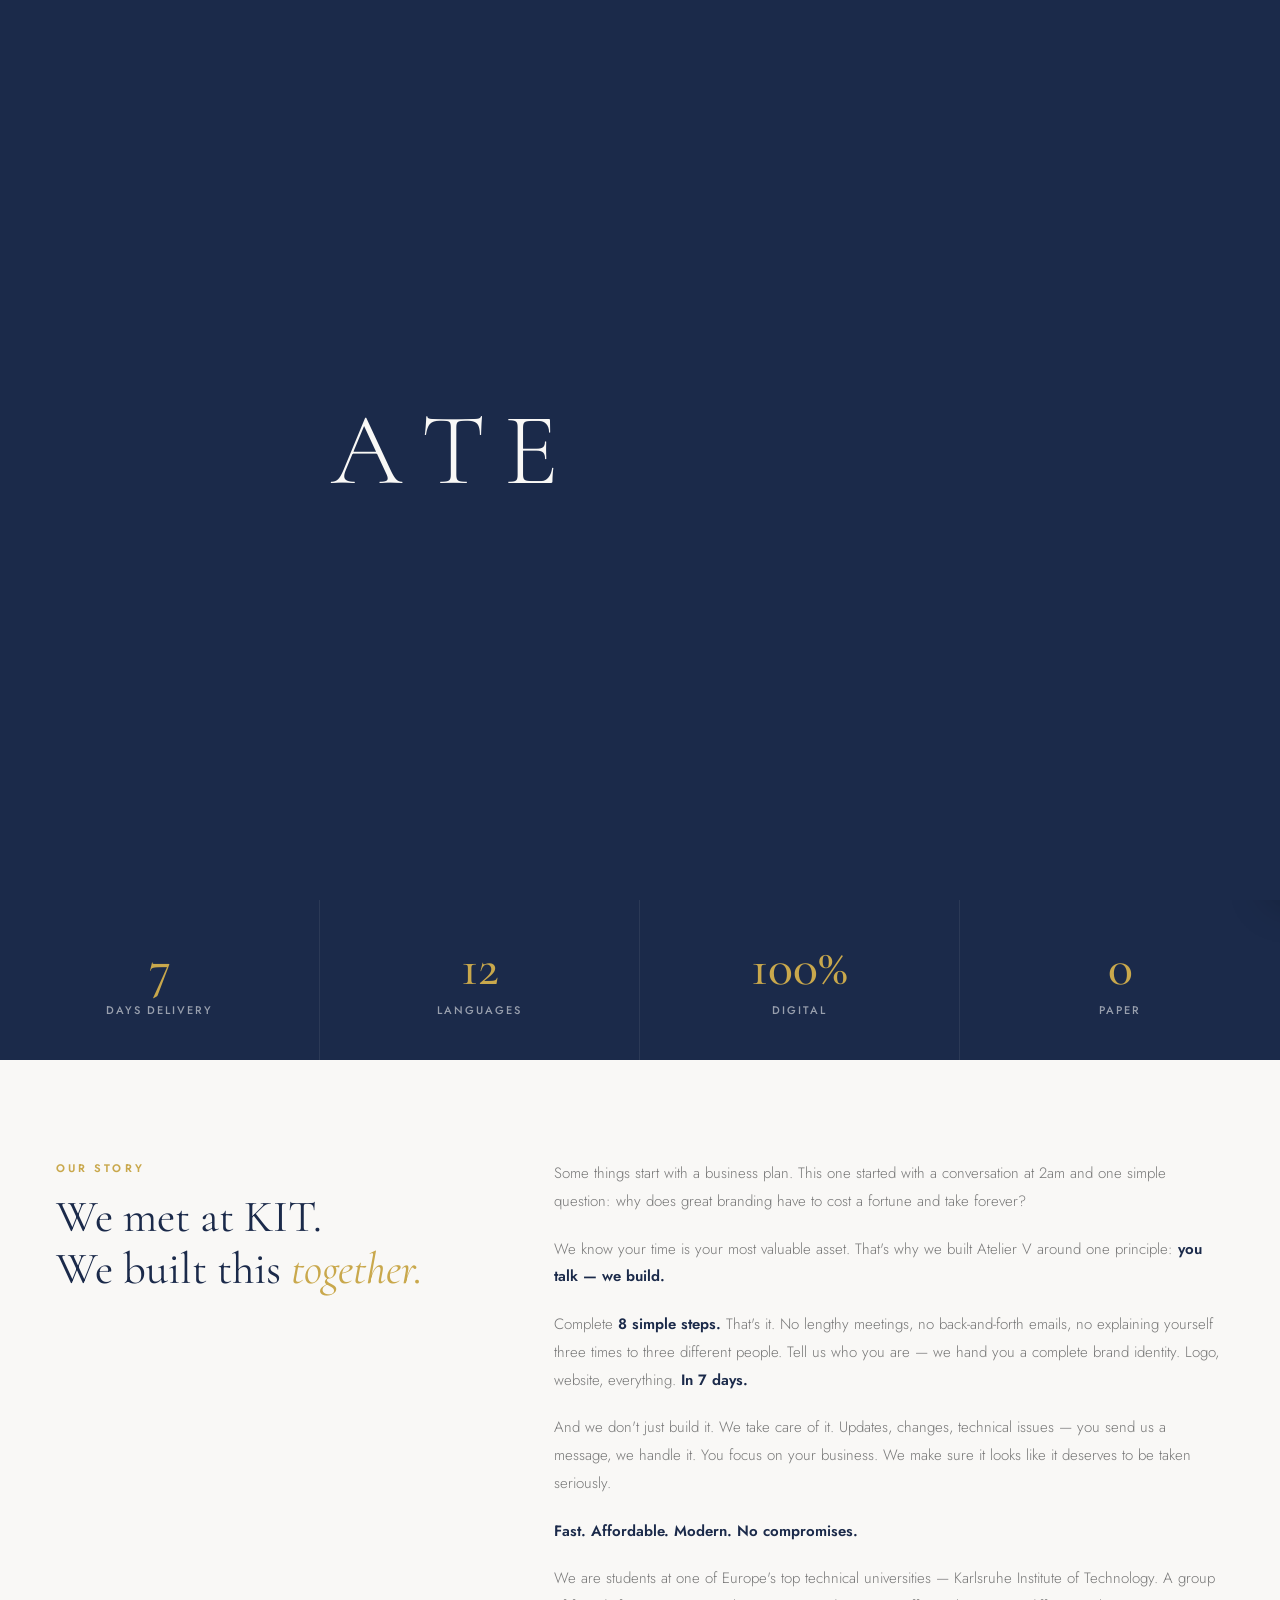
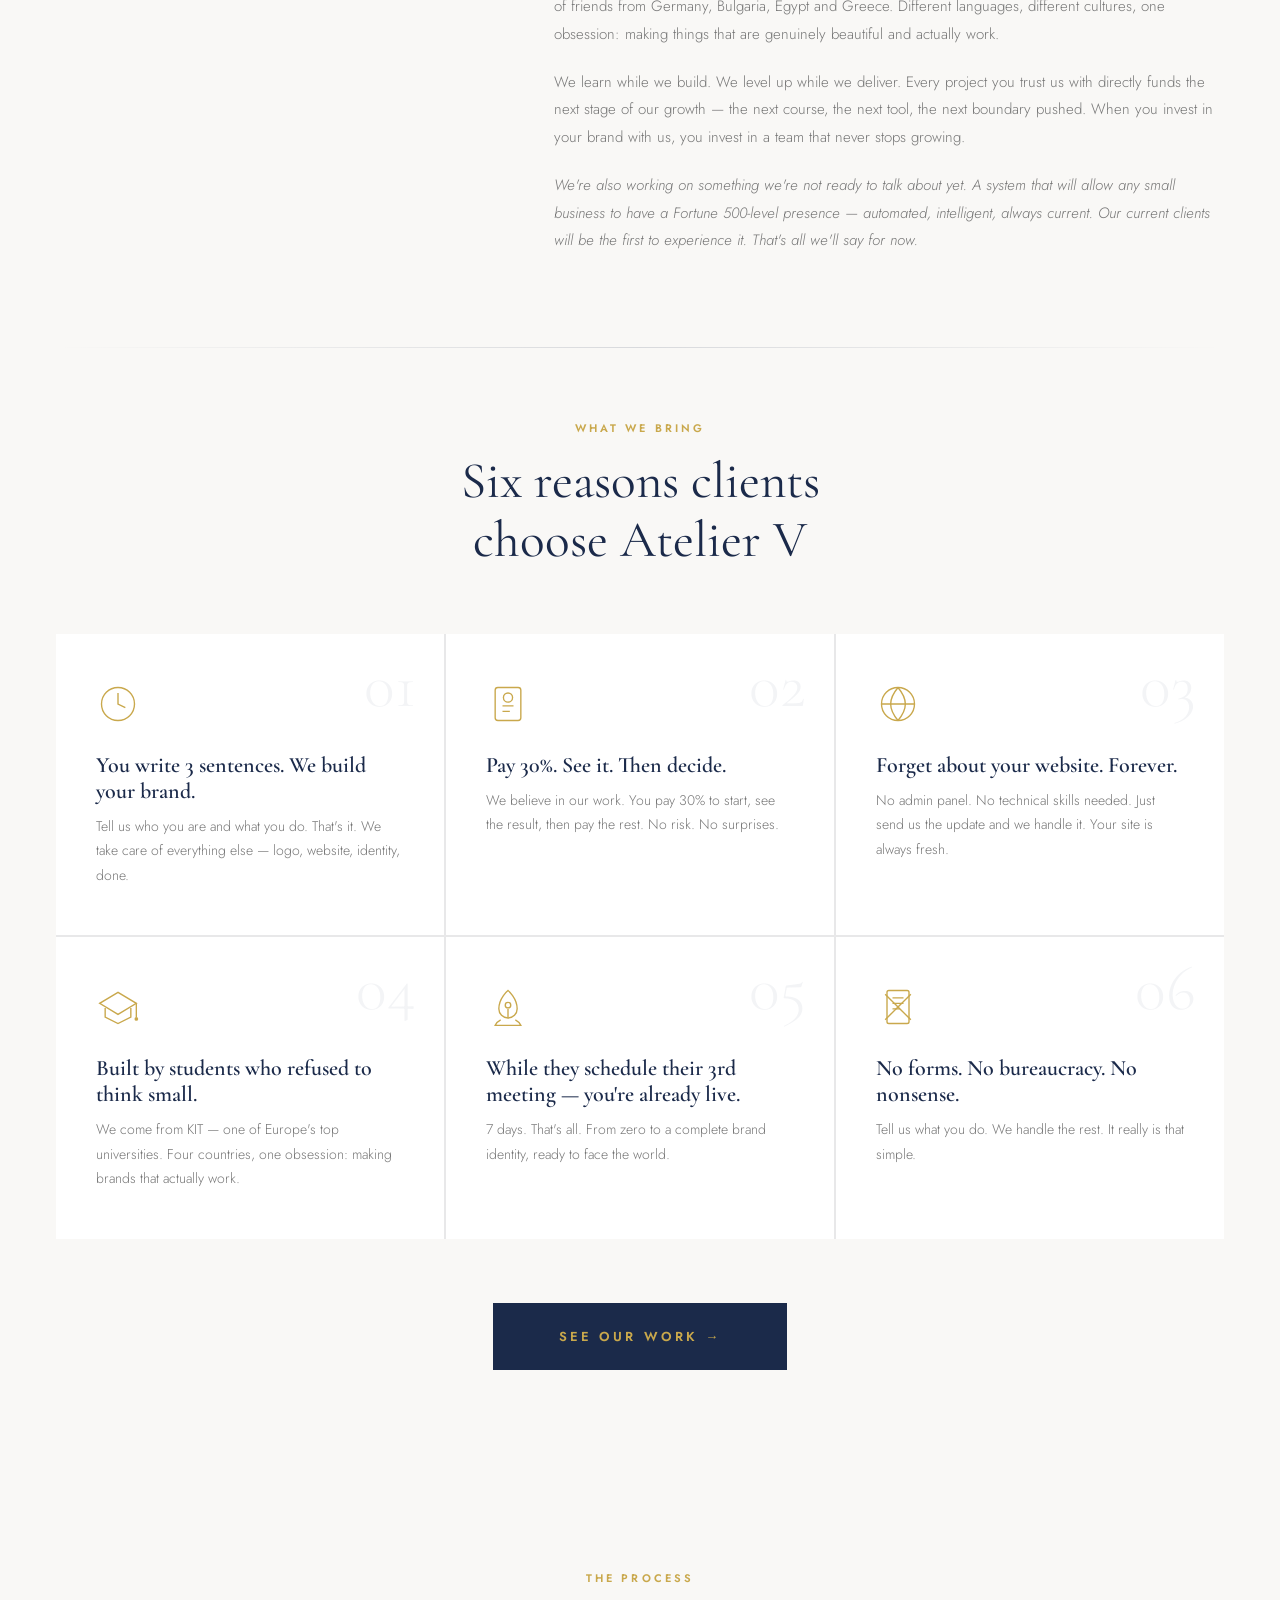
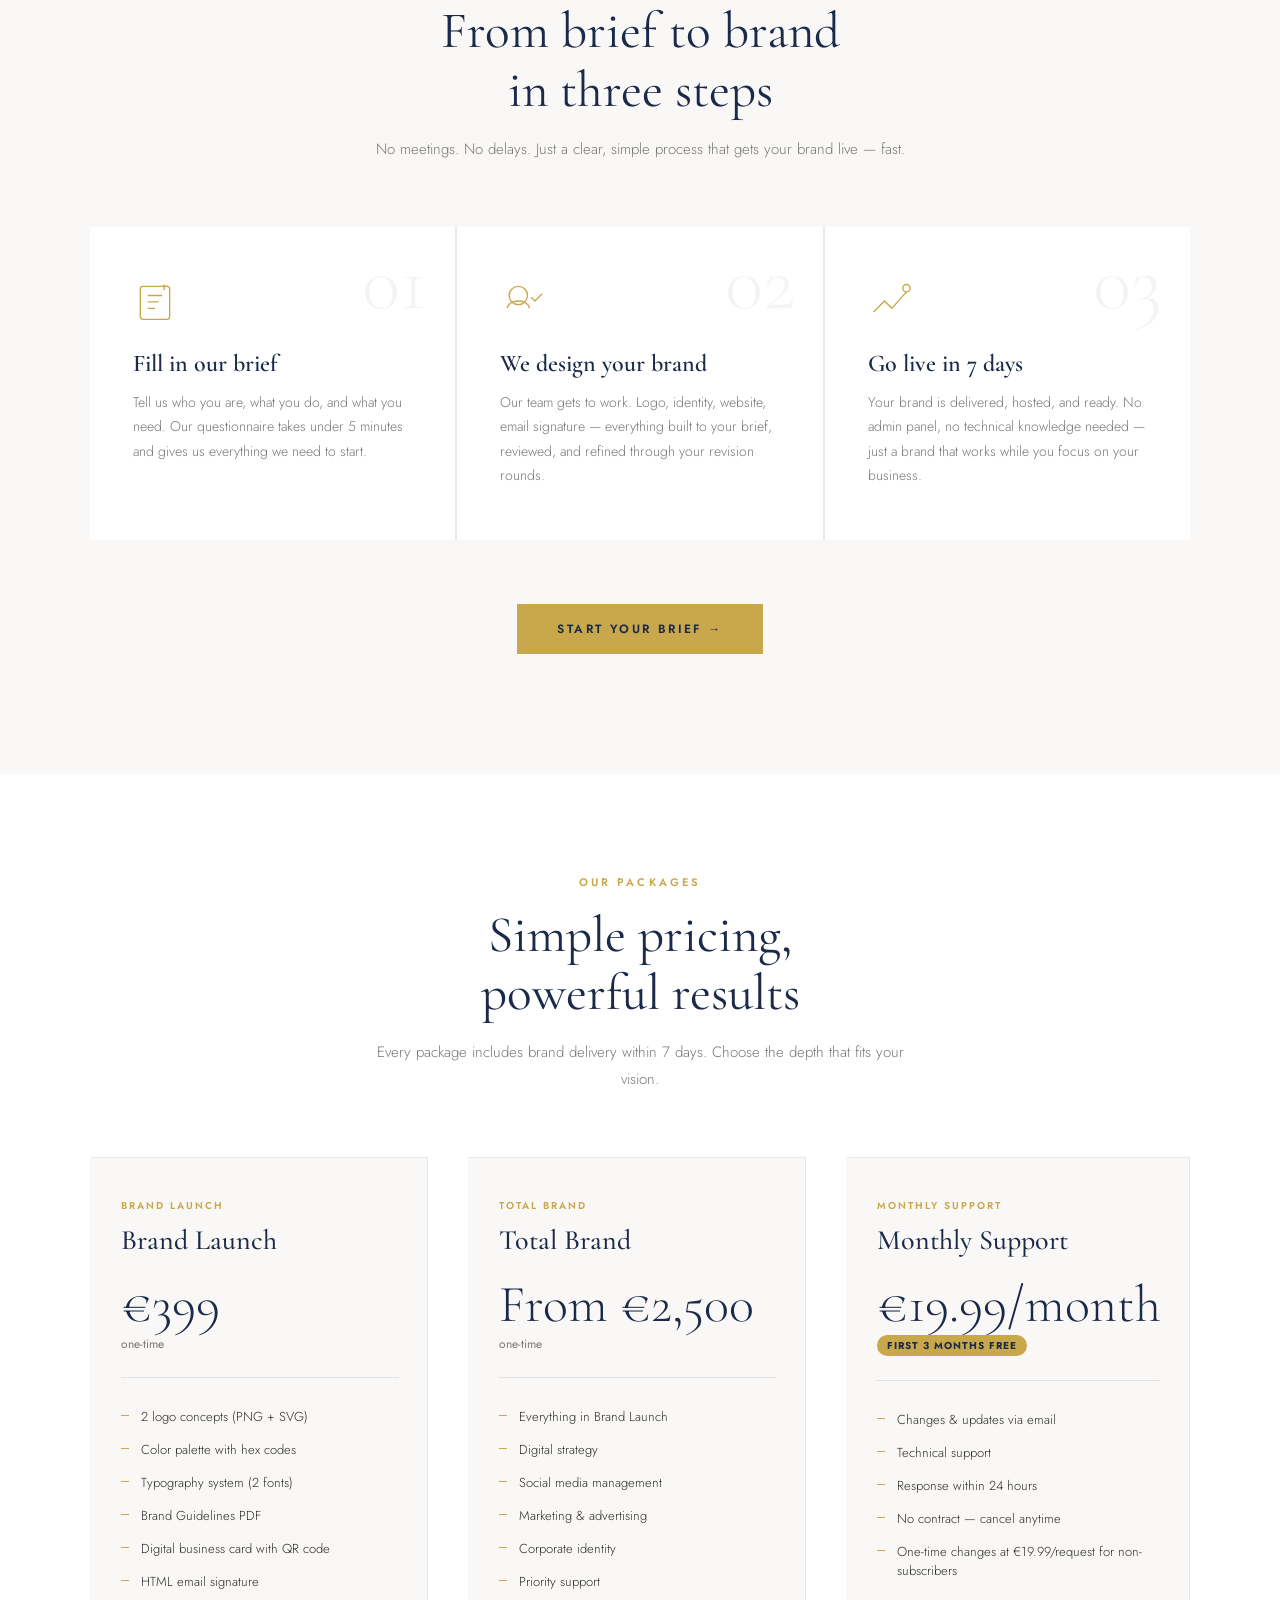
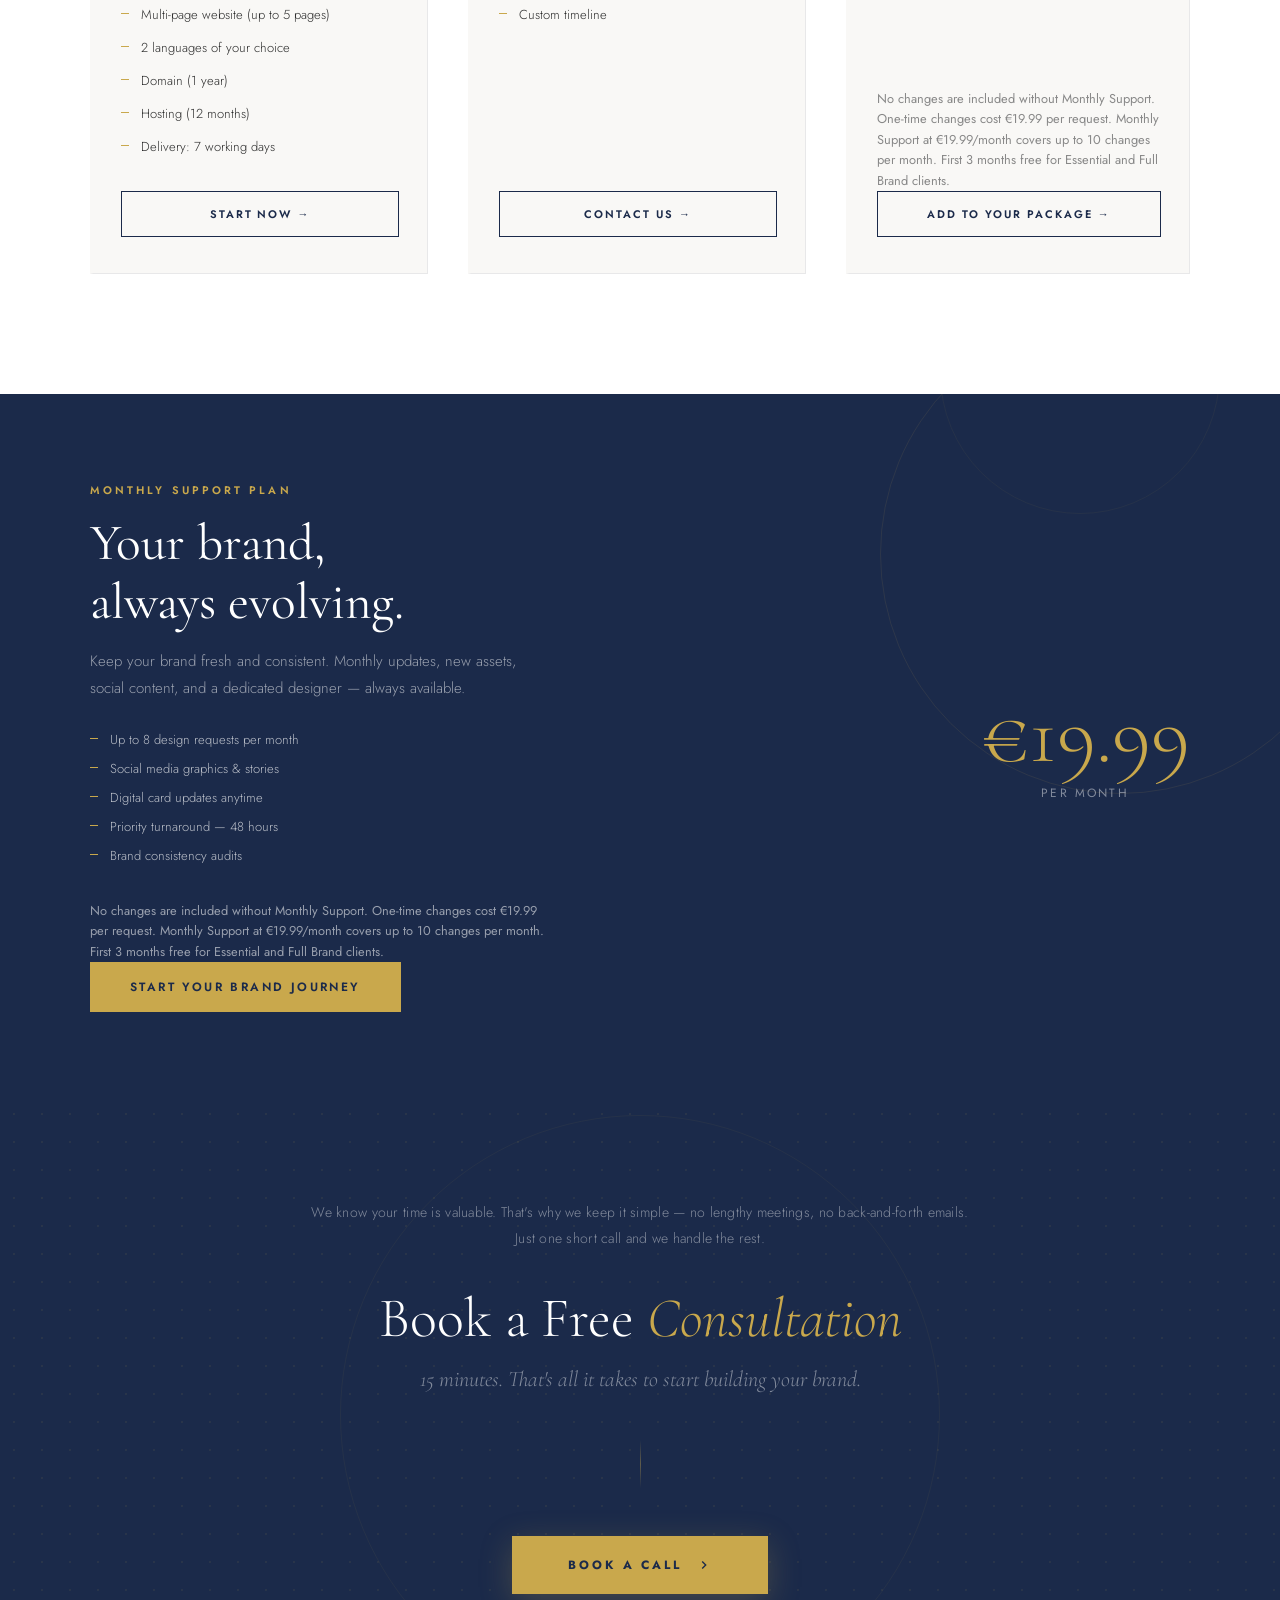
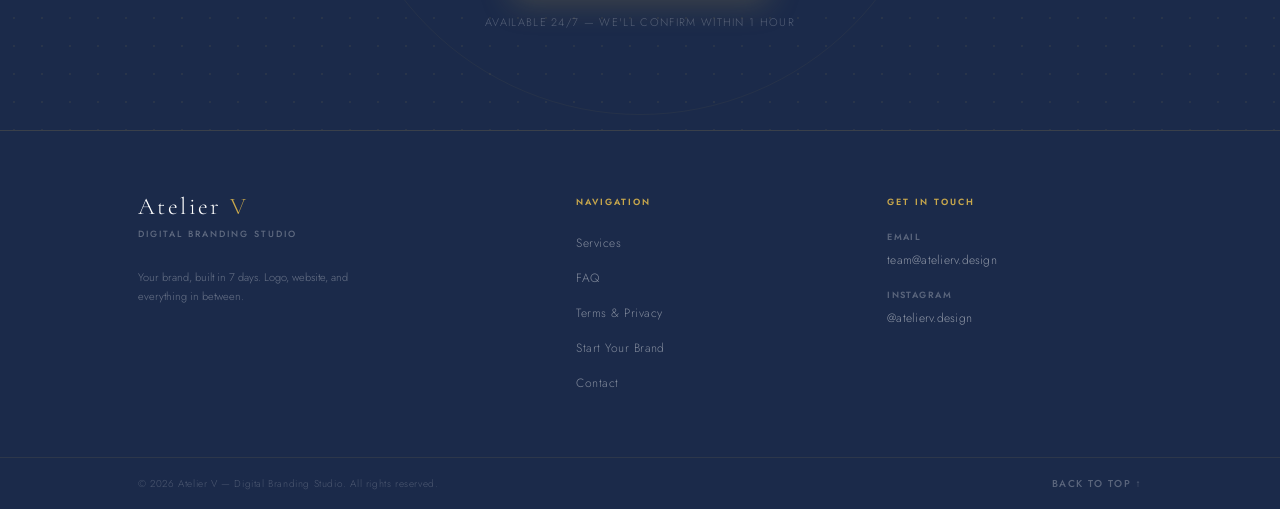
==== index.html @ c34897ea "Fix nav language mismatch, add logo loading animation - Add data-en/bg/de attributes to all nav link" ====
<!DOCTYPE html>
<html lang="en">
<head>
<meta charset="UTF-8">
<meta name="google-site-verification" content="Jokbv0SqpT1zRJWJEnN71-xg0gvsLIUaxRbhGNtjy1g" />
<meta name="viewport" content="width=device-width, initial-scale=1.0">
<title>Atelier V – Digital Branding Studio</title>
<link rel="canonical" href="https://atelierv.design/">
<meta property="og:type" content="website">
<meta property="og:site_name" content="Atelier V">
<meta property="og:title" content="Atelier V – Digital Branding Studio">
<meta property="og:description" content="We build complete brand identities in 7 days. Logo, website, business card and more — starting from €399.">
<meta property="og:url" content="https://atelierv.design/">
<meta property="og:image" content="https://atelierv.design/og-image.png">
<meta name="twitter:card" content="summary_large_image">
<meta name="twitter:title" content="Atelier V – Digital Branding Studio">
<meta name="twitter:description" content="We build complete brand identities in 7 days. Logo, website, business card and more — starting from €399.">
<meta name="twitter:image" content="https://atelierv.design/og-image.png">
<meta name="description" data-i18n="meta.description" content="Atelier V – Digital Branding Studio. We build complete brand identities in 7 days.">
<link href="https://fonts.googleapis.com/css2?family=Cormorant+Garamond:ital,wght@0,300;0,400;0,500;0,600;1,300;1,400;1,600&family=Jost:wght@300;400;500;600&display=swap" rel="stylesheet">
<style>
:root{
  --navy:#1B2A4A;--gold:#C9A84C;--gold-l:#e8c96a;
  --white:#fff;--off:#F9F8F6;--txt:#2c2c2c;--muted:#777;
}
*,*::before,*::after{box-sizing:border-box;margin:0;padding:0;}
html{scroll-behavior:smooth;}
body{font-family:'Jost',sans-serif;color:var(--txt);background:var(--white);overflow-x:hidden;}

/* ── NAV ── */
nav{
  position:fixed;top:0;left:0;right:0;z-index:100;
  display:flex;align-items:center;height:76px;
  background:var(--white);
  border-bottom:1px solid rgba(27,42,74,0.10);
  transition:box-shadow .3s;
  padding:0 48px;
  gap:40px;
}
nav.scrolled{box-shadow:0 4px 28px rgba(27,42,74,0.10);}

/* Logo — proper cropped PNG, visible on white */
.nav-logo{display:flex;align-items:center;flex-shrink:0;}
.nav-logo img{
  height:64px;   /* real logo content is now 310px tall after crop — 38px looks right */
  width:auto;
  display:block;
}

.nav-body{flex:1;display:flex;align-items:center;justify-content:flex-end;gap:36px;}
.nav-links{display:flex;align-items:center;gap:28px;list-style:none;}
.nav-links>li>a{
  font-family:'Jost',sans-serif;font-size:12px;font-weight:500;
  letter-spacing:.12em;text-transform:uppercase;text-decoration:none;
  color:var(--navy);transition:color .2s;
}
.nav-links>li>a:hover{color:var(--gold);}
.btn-nav{
  display:inline-block;padding:10px 22px;
  background:var(--navy);color:var(--white)!important;
  font-size:11px!important;letter-spacing:.14em!important;
  transition:background .2s!important;white-space:nowrap;
}
.btn-nav:hover{background:var(--gold)!important;color:var(--navy)!important;}.btn-nav-outline{display:inline-block;padding:10px 22px;border:2px solid var(--gold);color:var(--gold)!important;font-family:'Jost',sans-serif;font-size:12px;font-weight:600;letter-spacing:.15em;text-transform:uppercase;text-decoration:none;background:transparent;transition:background .2s,color .2s!important;white-space:nowrap;}.btn-nav-outline:hover{background:var(--gold)!important;color:var(--navy)!important;}

/* Language dropdown */
.lang-dropdown{position:relative;}
.lang-trigger{
  display:flex;align-items:center;gap:5px;cursor:pointer;
  font-family:'Jost',sans-serif;font-size:12px;font-weight:600;
  letter-spacing:.1em;color:var(--navy);
  padding:8px 12px;border:1px solid rgba(27,42,74,0.18);
  transition:border-color .2s,color .2s;user-select:none;
}
.lang-trigger:hover{border-color:var(--gold);color:var(--gold);}
.lang-arrow{transition:transform .25s;}
.lang-dropdown.open .lang-arrow{transform:rotate(180deg);}
.lang-menu{
  position:absolute;top:calc(100% + 6px);right:0;
  background:var(--white);border:1px solid rgba(27,42,74,0.12);
  box-shadow:0 12px 40px rgba(27,42,74,0.12);
  min-width:150px;opacity:0;visibility:hidden;
  transform:translateY(-6px);transition:all .22s ease;z-index:200;
}
.lang-dropdown.open .lang-menu{opacity:1;visibility:visible;transform:translateY(0);}
.lang-menu a{
  display:flex;align-items:center;gap:8px;padding:9px 16px;
  font-family:'Jost',sans-serif;font-size:12px;font-weight:500;
  letter-spacing:.06em;color:var(--navy);text-decoration:none;
  transition:background .15s,color .15s;
}
.lang-menu a:hover{background:var(--off);color:var(--gold);}
.lang-menu a.active{color:var(--gold);font-weight:600;}
.lang-flag{width:16px;height:12px;flex-shrink:0;display:inline-block;vertical-align:middle;}
.trigger-flag{width:16px;height:12px;display:inline-block;vertical-align:middle;}
/* Terms & Privacy nav dropdown */
.nav-has-dropdown{position:relative;}
.nav-has-dropdown>.dropdown{display:none;position:absolute;top:calc(100% + 6px);left:0;list-style:none;background:var(--white);border:1px solid rgba(27,42,74,.12);box-shadow:0 12px 40px rgba(27,42,74,.12);min-width:190px;z-index:200;padding:8px 0;}
.nav-has-dropdown:hover>.dropdown{display:block;}
.nav-has-dropdown>.dropdown li a{display:block;padding:10px 20px;font-family:'Jost',sans-serif;font-size:11px;font-weight:500;letter-spacing:.1em;text-transform:uppercase;color:var(--navy);text-decoration:none;transition:background .15s,color .15s;}
.nav-has-dropdown>.dropdown li a:hover{background:var(--off);color:var(--gold);}
.nav-has-dropdown>a::after{content:' ▾';font-size:9px;}

/* ── HERO ── */
.hero{position:relative;height:100vh;min-height:600px;overflow:hidden;}
.hero-slide{position:absolute;inset:0;opacity:0;transition:opacity 1.4s ease;background-size:cover;background-position:center;}
.hero-slide.active{opacity:1;}
.hero-overlay{position:absolute;inset:0;z-index:1;background:linear-gradient(135deg,rgba(27,42,74,.72) 0%,rgba(27,42,74,.38) 55%,rgba(0,0,0,.55) 100%);}
.hero-content{position:relative;z-index:2;height:100%;display:flex;flex-direction:column;align-items:center;justify-content:center;text-align:center;padding:0 24px;}
.hero-eyebrow{font-family:'Jost',sans-serif;font-size:11px;font-weight:600;letter-spacing:.28em;text-transform:uppercase;color:var(--gold);margin-bottom:24px;opacity:0;animation:fadeUp .8s .3s forwards;}
.hero-title{font-family:'Cormorant Garamond',serif;font-size:clamp(44px,7vw,90px);font-weight:300;line-height:1.1;color:var(--white);max-width:820px;opacity:0;animation:fadeUp .9s .6s forwards;}
.hero-title em{font-style:italic;color:var(--gold-l);}
.hero-sub{font-family:'Jost',sans-serif;font-size:1.1rem;font-weight:300;letter-spacing:.05em;color:#fff;margin-top:24px;opacity:0;animation:fadeUp .8s .8s forwards;}
.hero-cta{margin-top:40px;display:flex;gap:16px;opacity:0;animation:fadeUp .8s 1.2s forwards;}
.btn-primary{display:inline-block;padding:16px 40px;background:var(--gold);color:var(--navy);font-family:'Jost',sans-serif;font-size:12px;font-weight:600;letter-spacing:.2em;text-transform:uppercase;text-decoration:none;transition:background .25s,transform .2s;}
.btn-primary:hover{background:var(--gold-l);transform:translateY(-2px);}
.btn-ghost{display:inline-block;padding:16px 40px;border:1px solid rgba(255,255,255,.5);color:var(--white);font-family:'Jost',sans-serif;font-size:12px;font-weight:500;letter-spacing:.2em;text-transform:uppercase;text-decoration:none;transition:border-color .25s,background .25s;}
.btn-ghost:hover{border-color:var(--gold);background:rgba(201,168,76,.1);}
.hero-dots{position:absolute;bottom:36px;left:50%;transform:translateX(-50%);display:flex;gap:8px;z-index:3;}
.hero-dot{width:6px;height:6px;border-radius:50%;background:rgba(255,255,255,.4);cursor:pointer;transition:background .3s,transform .3s;}
.hero-dot.active{background:var(--gold);transform:scale(1.5);}

/* ── STATS ── */
.stats-bar{background:var(--navy);}
.stats-inner{display:grid;grid-template-columns:repeat(4,1fr);}
.stat-item{padding:42px 24px;text-align:center;border-right:1px solid rgba(255,255,255,.07);position:relative;overflow:hidden;transition:background .3s;}
.stat-item:last-child{border-right:none;}
.stat-item::after{content:'';position:absolute;bottom:0;left:50%;transform:translateX(-50%) scaleX(0);width:40px;height:2px;background:var(--gold);transition:transform .35s;}
.stat-item:hover::after{transform:translateX(-50%) scaleX(1);}
.stat-item:hover{background:rgba(201,168,76,.05);}
.stat-value{font-family:'Cormorant Garamond',serif;font-size:52px;font-weight:500;color:var(--gold);line-height:1;display:block;}
.stat-label{font-family:'Jost',sans-serif;font-size:11px;font-weight:500;letter-spacing:.18em;text-transform:uppercase;color:rgba(255,255,255,.55);margin-top:8px;display:block;}

/* ── SECTIONS ── */
section{padding:100px 56px;}
.section-eyebrow{font-family:'Jost',sans-serif;font-size:11px;font-weight:600;letter-spacing:.28em;text-transform:uppercase;color:var(--gold);display:block;margin-bottom:16px;}
.section-title{font-family:'Cormorant Garamond',serif;font-size:clamp(34px,4vw,56px);font-weight:400;line-height:1.15;color:var(--navy);}
.section-sub{font-family:'Jost',sans-serif;font-size:15px;font-weight:300;line-height:1.8;color:var(--muted);max-width:560px;margin-top:16px;}

/* ── WHY US + STORY ── */
#why-us{background:var(--off);}
.story-wrap{display:grid;grid-template-columns:1fr 1.6fr;gap:80px;max-width:1200px;margin:0 auto 72px;align-items:start;}
.story-left .section-title{font-size:clamp(30px,3.5vw,50px);}
.story-para{font-family:'Jost',sans-serif;font-size:15px;font-weight:300;line-height:1.85;color:var(--muted);margin-bottom:20px;}
.story-para strong{color:var(--navy);font-weight:600;}
.story-divider{max-width:1200px;margin:0 auto 72px;height:1px;background:linear-gradient(to right,transparent,rgba(27,42,74,0.15),transparent);}
@media(max-width:900px){.story-wrap{grid-template-columns:1fr;gap:32px;}}
.why-header{text-align:center;margin-bottom:64px;}
.why-header .section-sub{margin:16px auto 0;}
.why-grid{display:grid;grid-template-columns:repeat(3,1fr);gap:2px;max-width:1200px;margin:0 auto;background:rgba(27,42,74,.08);}
.why-card{background:var(--white);padding:48px 40px;position:relative;overflow:hidden;transition:transform 0.3s ease,box-shadow 0.3s ease;cursor:pointer;}
.why-card::before{content:'';position:absolute;top:0;left:0;width:3px;height:0;background:var(--gold);transition:height .4s;}
.why-card:hover::before{height:100%;}
.why-card:hover{transform:translateY(-8px);box-shadow:0 20px 40px rgba(184,149,42,0.15);border-color:#b8952a;z-index:1;transition-delay:0s;}
.why-icon{width:44px;height:44px;margin-bottom:20px;color:var(--gold);transition:transform .3s ease;}
.why-card:hover .why-icon{transform:scale(1.2);transition:transform 0.3s ease;}
.why-title{font-family:'Cormorant Garamond',serif;font-size:22px;font-weight:600;color:var(--navy);margin-bottom:10px;}
.why-text{font-family:'Jost',sans-serif;font-size:14px;line-height:1.75;color:var(--muted);font-weight:300;}
.why-num{position:absolute;top:20px;right:28px;font-family:'Cormorant Garamond',serif;font-size:64px;font-weight:300;color:rgba(27,42,74,.05);line-height:1;transition:color .35s ease;}
.why-card:hover .why-num{color:#b8952a;opacity:1;}
.why-grid .why-card:nth-child(1){transition-delay:0s;}
.why-grid .why-card:nth-child(2){transition-delay:.15s;}
.why-grid .why-card:nth-child(3){transition-delay:.3s;}
.why-grid .why-card:nth-child(4){transition-delay:.45s;}
.why-grid .why-card:nth-child(5){transition-delay:.6s;}
.why-grid .why-card:nth-child(6){transition-delay:.75s;}

/* ── HOW IT WORKS ── */
#how-it-works{background:var(--off);padding-bottom:120px;}
.hiw-header{text-align:center;margin-bottom:64px;}
.hiw-header .section-sub{margin:16px auto 0;}
.hiw-grid{display:grid;grid-template-columns:repeat(3,1fr);gap:2px;max-width:1100px;margin:0 auto;background:rgba(27,42,74,.08);}
.hiw-step{background:var(--white);padding:52px 40px;position:relative;overflow:hidden;border-left:3px solid transparent;transition:border-color .3s,transform .3s,box-shadow .3s;}
.hiw-step-num{font-family:'Cormorant Garamond',serif;font-size:80px;font-weight:300;color:rgba(27,42,74,.05);line-height:1;position:absolute;top:16px;right:28px;transition:color .3s;}
.hiw-step-icon{width:44px;height:44px;margin-bottom:20px;color:var(--gold);}
.hiw-step-title{font-family:'Cormorant Garamond',serif;font-size:24px;font-weight:600;color:var(--navy);margin-bottom:12px;}
.hiw-step-text{font-family:'Jost',sans-serif;font-size:14px;line-height:1.75;color:var(--muted);font-weight:300;}
.hiw-cta{text-align:center;margin-top:64px;}.hiw-step:hover{border-left-color:#C9A84C;transform:translateY(-4px);box-shadow:0 8px 24px rgba(0,0,0,.08);}.hiw-step:hover .hiw-step-num{color:#C9A84C;}
/* ── PACKAGES ── */
#packages{background:var(--white);padding-bottom:120px;}
.packages-header{text-align:center;margin-bottom:64px;}
.packages-header .section-sub{margin:16px auto 0;}
.packages-grid{display:grid;grid-template-columns:repeat(3,1fr);gap:40px;max-width:1100px;margin:0 auto;}
.package-card{background:var(--off);border:1px solid rgba(27,42,74,.07);border-left:3px solid transparent;padding:40px 28px 36px;position:relative;transition:transform .3s,box-shadow .3s,border-color .3s;display:flex;flex-direction:column;}
.package-card:hover{transform:translateY(-6px);box-shadow:0 24px 64px rgba(27,42,74,.12);border-left-color:#C9A84C;}
.package-card.featured{background:var(--navy);border-color:var(--navy);}
.package-card.featured::before{content:'MOST POPULAR';position:absolute;top:-1px;left:50%;transform:translateX(-50%);background:var(--gold);color:var(--navy);font-family:'Jost',sans-serif;font-size:9px;font-weight:700;letter-spacing:.2em;padding:5px 16px;}
.pkg-tag{font-family:'Jost',sans-serif;font-size:10px;font-weight:600;letter-spacing:.2em;text-transform:uppercase;color:var(--gold);margin-bottom:10px;display:block;}
.pkg-name{font-family:'Cormorant Garamond',serif;font-size:28px;font-weight:500;color:var(--navy);margin-bottom:4px;}
.featured .pkg-name{color:var(--white);}
.pkg-price{font-family:'Cormorant Garamond',serif;font-size:52px;font-weight:300;color:var(--navy);line-height:1;margin:18px 0 4px;}
.featured .pkg-price{color:var(--gold);}
.pkg-period{font-family:'Jost',sans-serif;font-size:12px;color:var(--muted);margin-bottom:24px;}
.featured .pkg-period{color:rgba(255,255,255,.45);}
.pkg-badge{display:inline-block;background:var(--gold);color:var(--navy);font-family:'Jost',sans-serif;font-size:10px;font-weight:700;letter-spacing:.1em;padding:3px 10px;border-radius:20px;text-transform:uppercase;}
.pkg-divider{height:1px;background:rgba(27,42,74,.1);margin-bottom:22px;}
.featured .pkg-divider{background:rgba(255,255,255,.1);}
.pkg-features{list-style:none;flex:1;margin-bottom:28px;}
.pkg-features li{font-family:'Jost',sans-serif;font-size:13px;font-weight:300;color:var(--txt);padding:7px 0 7px 20px;position:relative;}
.featured .pkg-features li{color:rgba(255,255,255,.8);}
.pkg-features li::before{content:'';position:absolute;left:0;top:15px;width:8px;height:1px;background:var(--gold);}
.pkg-btn{display:block;text-align:center;padding:14px 24px;border:1px solid var(--navy);color:var(--navy);font-family:'Jost',sans-serif;font-size:11px;font-weight:600;letter-spacing:.18em;text-transform:uppercase;text-decoration:none;transition:background .2s,color .2s;}
.pkg-btn:hover{background:var(--navy);color:var(--white);}
.featured .pkg-btn{background:var(--gold);border-color:var(--gold);color:var(--navy);}
.featured .pkg-btn:hover{background:var(--gold-l);}

/* ── PORTFOLIO ── */
#portfolio{background:var(--off);padding:100px 56px;}
.portfolio-header{text-align:center;margin-bottom:56px;}
.portfolio-header .section-sub{margin:16px auto 0;}
.cases-grid{display:grid;grid-template-columns:repeat(3,1fr);gap:2px;max-width:1280px;margin:0 auto;}
.case-card{position:relative;overflow:hidden;background:var(--navy);cursor:pointer;}
.case-img{width:100%;height:380px;object-fit:cover;filter:brightness(.45);transition:transform .6s ease,filter .6s ease;display:block;}
.case-card:hover .case-img{transform:scale(1.05);filter:brightness(.25);}
.case-body{position:absolute;inset:0;display:flex;flex-direction:column;justify-content:flex-end;padding:40px 36px;}
.case-tag{font-family:'Jost',sans-serif;font-size:10px;font-weight:600;letter-spacing:.22em;text-transform:uppercase;color:var(--gold);margin-bottom:12px;display:block;}
.case-title{font-family:'Cormorant Garamond',serif;font-size:30px;font-weight:600;color:var(--white);line-height:1.1;margin-bottom:8px;}
.case-sub{font-family:'Jost',sans-serif;font-size:12px;font-weight:300;color:rgba(255,255,255,.5);letter-spacing:.04em;}
.case-meta{display:flex;flex-direction:column;gap:8px;margin-top:18px;margin-bottom:22px;opacity:0;transform:translateY(14px);transition:opacity .35s ease,transform .35s ease;}
.case-card:hover .case-meta{opacity:1;transform:translateY(0);}
.case-problem,.case-solution{font-family:'Jost',sans-serif;font-size:11px;line-height:1.65;color:rgba(255,255,255,.7);font-weight:300;}
.case-problem strong,.case-solution strong{color:var(--gold);font-weight:600;}
.case-result{font-family:'Jost',sans-serif;font-size:11px;line-height:1.65;color:rgba(255,255,255,.9);font-weight:400;margin-top:8px;padding-top:8px;border-top:1px solid rgba(201,168,76,.3);}
.case-result strong{color:var(--gold);font-weight:600;}
.case-btn{display:inline-block;margin-top:22px;padding:17px 36px;background:var(--gold);color:var(--navy);font-family:'Jost',sans-serif;font-size:14px;font-weight:700;letter-spacing:.1em;text-transform:uppercase;text-decoration:none;box-shadow:0 6px 28px rgba(201,168,76,.45);transition:background .25s,color .25s,transform .2s ease,box-shadow .25s;}
.case-btn:hover{background:var(--navy);color:var(--gold);transform:scale(1.05);box-shadow:0 8px 32px rgba(27,42,74,.4);}
.portfolio-tagline{text-align:center;font-family:'Cormorant Garamond',serif;font-size:18px;font-style:italic;color:var(--gold);margin-bottom:40px;letter-spacing:.04em;}
.portfolio-catalog{text-align:center;padding-top:48px;}
.btn-catalog{display:inline-block;padding:18px 52px;background:var(--navy);color:var(--gold);font-family:'Jost',sans-serif;font-size:12px;font-weight:600;letter-spacing:.22em;text-transform:uppercase;text-decoration:none;transition:background .25s,color .25s;border:2px solid var(--navy);}
.btn-catalog:hover{background:var(--gold);color:var(--navy);border-color:var(--gold);}
.portfolio-cta-bottom{text-align:center;padding-top:64px;}
.portfolio-cta-bottom p{font-family:'Cormorant Garamond',serif;font-size:22px;font-style:italic;color:var(--navy);margin-bottom:28px;letter-spacing:.02em;}
.btn-start{display:inline-block;padding:20px 64px;background:var(--navy);color:var(--gold);font-family:'Jost',sans-serif;font-size:13px;font-weight:600;letter-spacing:.22em;text-transform:uppercase;text-decoration:none;border:2px solid var(--navy);transition:background .25s,color .25s,border-color .25s,transform .2s;}
.btn-start:hover{background:var(--gold);color:var(--navy);border-color:var(--gold);transform:translateY(-2px);}
.catalog-cats{font-family:'Jost',sans-serif;font-size:13px;font-weight:300;letter-spacing:.08em;color:var(--muted);margin-top:24px;}

/* ── SUPPORT ── */
#support{background:var(--navy);padding:88px 56px;position:relative;overflow:hidden;}
#support::before{content:'';position:absolute;right:-80px;top:-80px;width:480px;height:480px;border-radius:50%;border:1px solid rgba(201,168,76,.1);}
#support::after{content:'';position:absolute;right:60px;top:-160px;width:280px;height:280px;border-radius:50%;border:1px solid rgba(201,168,76,.06);}
.support-inner{max-width:1100px;margin:0 auto;display:flex;align-items:center;justify-content:space-between;gap:56px;position:relative;z-index:1;}
.support-price{font-family:'Cormorant Garamond',serif;font-size:84px;font-weight:300;color:var(--gold);line-height:1;}
.support-price-label{font-family:'Jost',sans-serif;font-size:12px;letter-spacing:.18em;color:rgba(255,255,255,.45);text-transform:uppercase;margin-top:8px;}
.support-features{list-style:none;margin:28px 0 36px;display:flex;flex-direction:column;gap:10px;}
.support-features li{font-family:'Jost',sans-serif;font-size:13px;font-weight:300;color:rgba(255,255,255,.7);padding-left:20px;position:relative;}
.support-features li::before{content:'';position:absolute;left:0;top:8px;width:8px;height:1px;background:var(--gold);}
.btn-gold{display:inline-block;padding:16px 40px;background:var(--gold);color:var(--navy);font-family:'Jost',sans-serif;font-size:12px;font-weight:600;letter-spacing:.2em;text-transform:uppercase;text-decoration:none;transition:background .2s,transform .2s;}
.btn-gold:hover{background:var(--gold-l);transform:translateY(-2px);}

/* ── FOOTER ── */

/* ── ANIM ── */
@keyframes fadeUp{from{opacity:0;transform:translateY(24px);}to{opacity:1;transform:translateY(0);}}
.reveal{opacity:0;transform:translateY(28px);transition:opacity .7s ease,transform .7s ease;}
.reveal.visible{opacity:1;transform:none;}

/* ── HAMBURGER ── */
.ham-btn{display:none;flex-direction:column;justify-content:center;gap:5px;background:none;border:none;cursor:pointer;padding:8px;margin-left:8px;flex-shrink:0;}
.ham-btn span{display:block;width:22px;height:2px;background:var(--navy);transition:transform .3s,opacity .3s;transform-origin:center;}
.ham-btn.open span:nth-child(1){transform:rotate(45deg) translate(5px,5px);}
.ham-btn.open span:nth-child(2){opacity:0;transform:scaleX(0);}
.ham-btn.open span:nth-child(3){transform:rotate(-45deg) translate(5px,-5px);}
/* ── MOBILE DRAWER ── */
.mob-overlay{position:fixed;inset:0;background:rgba(27,42,74,.5);z-index:150;opacity:0;visibility:hidden;transition:opacity .3s,visibility .3s;backdrop-filter:blur(2px);}
.mob-overlay.open{opacity:1;visibility:visible;}
.mob-nav{position:fixed;top:0;right:0;bottom:0;width:min(300px,82vw);background:var(--navy);z-index:160;transform:translateX(100%);transition:transform .35s cubic-bezier(.4,0,.2,1);display:flex;flex-direction:column;padding:80px 0 40px;box-shadow:-8px 0 40px rgba(0,0,0,.3);}
.mob-nav.open{transform:translateX(0);}
.mob-close{position:absolute;top:22px;right:22px;background:none;border:none;cursor:pointer;color:rgba(255,255,255,.4);font-size:22px;line-height:1;padding:4px;transition:color .2s;}
.mob-close:hover{color:var(--gold);}
.mob-links{list-style:none;padding:0 32px;display:flex;flex-direction:column;}
.mob-links>li>a{display:block;font-family:'Jost',sans-serif;font-size:12px;font-weight:500;letter-spacing:.16em;text-transform:uppercase;color:rgba(255,255,255,.55);text-decoration:none;padding:15px 0;border-bottom:1px solid rgba(255,255,255,.07);transition:color .2s;}
.mob-links>li>a:hover{color:var(--gold);}
.mob-links>li:last-child{padding-top:20px;}
.mob-links>li:last-child>a{border:none;display:inline-block;padding:13px 28px;background:var(--gold);color:var(--navy)!important;font-weight:600;letter-spacing:.2em;}
.mob-links>li:last-child>a:hover{background:var(--gold-l)!important;}
@media(max-width:1100px){.hiw-grid{grid-template-columns:repeat(3,1fr);} .portfolio-grid{grid-template-columns:repeat(2,1fr);} .cases-grid{grid-template-columns:repeat(2,1fr);}}
@media(max-width:768px){.hiw-grid{grid-template-columns:1fr;} .why-grid{grid-template-columns:1fr;} .packages-grid{grid-template-columns:1fr;} .stats-inner{grid-template-columns:repeat(2,1fr);} .portfolio-grid{grid-template-columns:repeat(2,1fr);} .cases-grid{grid-template-columns:1fr;} .support-inner{flex-direction:column;text-align:center;} .nav-links{display:none;} section{padding:72px 24px;} nav{padding:0 20px;}.ham-btn{display:flex;}}

/* ── BOOK A CALL ── */
.book-section{background:var(--navy);padding:100px 56px;text-align:center;position:relative;overflow:hidden;}
.book-section::before{content:'';position:absolute;inset:0;background-image:radial-gradient(rgba(201,168,76,.08) 1px,transparent 1px);background-size:28px 28px;pointer-events:none;}
.book-section::after{content:'';position:absolute;top:50%;left:50%;transform:translate(-50%,-50%);width:600px;height:600px;border-radius:50%;border:1px solid rgba(201,168,76,.06);pointer-events:none;}
.book-inner{position:relative;z-index:1;max-width:680px;margin:0 auto;}
.book-lead{font-family:'Jost',sans-serif;font-size:14px;font-weight:300;line-height:1.85;color:rgba(255,255,255,.45);margin-bottom:36px;letter-spacing:.02em;}
.book-title{font-family:'Cormorant Garamond',serif;font-size:clamp(32px,4.5vw,56px);font-weight:300;color:var(--white);line-height:1.1;margin-bottom:16px;}
.book-title em{font-style:italic;color:var(--gold);}
.book-sub{font-family:'Cormorant Garamond',serif;font-size:clamp(16px,2vw,22px);font-weight:300;font-style:italic;color:rgba(255,255,255,.45);margin-bottom:48px;}
.book-rule{width:1px;height:48px;background:linear-gradient(to bottom,transparent,rgba(201,168,76,.4),transparent);margin:0 auto 48px;}
.btn-book{display:inline-flex;align-items:center;gap:14px;padding:20px 56px;background:var(--gold);color:var(--navy);font-family:'Jost',sans-serif;font-size:12px;font-weight:700;letter-spacing:.24em;text-transform:uppercase;text-decoration:none;transition:background .25s,transform .2s,box-shadow .25s;box-shadow:0 8px 32px rgba(201,168,76,.25);}
.btn-book:hover{background:var(--gold-l);transform:translateY(-3px);box-shadow:0 16px 48px rgba(201,168,76,.35);}
.btn-book svg{width:16px;height:16px;fill:currentColor;transition:transform .2s;}
.btn-book:hover svg{transform:translateX(4px);}
.book-note{margin-top:20px;font-family:'Jost',sans-serif;font-size:11px;font-weight:300;letter-spacing:.12em;color:rgba(255,255,255,.25);text-transform:uppercase;}
@media(max-width:768px){.book-section{padding:72px 24px;}}
/* ── FOOTER ── */
.site-footer{background:var(--navy);border-top:1px solid rgba(201,168,76,.18);}
.footer-inner{max-width:1100px;margin:0 auto;padding:64px 48px 52px;display:grid;grid-template-columns:1.5fr 1fr 1fr;gap:56px;}
.footer-col-title{font-family:'Jost',sans-serif;font-size:9px;font-weight:600;letter-spacing:.22em;text-transform:uppercase;color:var(--gold);margin-bottom:22px;display:block;}
.footer-wordmark{font-family:'Cormorant Garamond',serif;font-size:24px;font-weight:300;letter-spacing:.1em;color:var(--white);margin-bottom:8px;line-height:1;}
.footer-wordmark span{color:var(--gold);}
.footer-tagline{font-family:'Jost',sans-serif;font-size:9px;font-weight:500;letter-spacing:.22em;text-transform:uppercase;color:rgba(255,255,255,.3);margin-bottom:28px;display:block;}
.footer-desc{font-family:'Jost',sans-serif;font-size:11px;font-weight:300;line-height:1.75;color:rgba(255,255,255,.35);max-width:220px;}
.footer-nav-list{list-style:none;}
.footer-nav-list li{margin-bottom:12px;}
.footer-nav-list a{font-family:'Jost',sans-serif;font-size:12px;font-weight:300;color:rgba(255,255,255,.45);text-decoration:none;transition:color .2s;letter-spacing:.04em;}
.footer-nav-list a:hover{color:var(--gold);}
.footer-contact-item{margin-bottom:18px;}
.footer-contact-item:last-child{margin-bottom:0;}
.footer-contact-label{display:block;font-family:'Jost',sans-serif;font-size:9px;font-weight:600;letter-spacing:.16em;text-transform:uppercase;color:rgba(255,255,255,.28);margin-bottom:4px;}
.footer-contact-value{font-family:'Jost',sans-serif;font-size:12px;font-weight:300;color:rgba(255,255,255,.5);text-decoration:none;transition:color .2s;letter-spacing:.02em;}
.footer-contact-value:hover{color:var(--gold);}
.footer-bottom{border-top:1px solid rgba(201,168,76,.1);}
.footer-bottom-inner{max-width:1100px;margin:0 auto;padding:18px 48px;display:flex;align-items:center;justify-content:space-between;}
.footer-copy{font-family:'Jost',sans-serif;font-size:10px;font-weight:300;color:rgba(255,255,255,.22);letter-spacing:.06em;}
.footer-back{font-family:'Jost',sans-serif;font-size:10px;font-weight:500;letter-spacing:.14em;text-transform:uppercase;color:rgba(255,255,255,.28);text-decoration:none;transition:color .2s;}
.footer-back:hover{color:var(--gold);}
@media(max-width:768px){
  .footer-inner{grid-template-columns:1fr;padding:40px 24px 32px;gap:32px;}
  .footer-bottom-inner{padding:16px 24px;flex-direction:column;gap:6px;text-align:center;}
  .footer-desc{max-width:100%;}
}
</style>
</head>
<body>

<nav id="navbar">
  <a href="index.html" class="nav-logo">
    <img src="[data-uri]" alt="Atelier V">
  </a>
  <div class="nav-body">
    <ul class="nav-links">
      <li><a href="#how-it-works" data-i18n="nav.howItWorks">How It Works</a></li>
      <li><a href="#why-us" data-i18n="nav.whyUs">Why Us</a></li>
      <li><a href="services.html" data-i18n="nav.services">Services</a></li>
      <li><a href="services.html#packages" data-i18n="nav.packages">Packages</a></li>
      <li><a href="flipbook.html" data-i18n="nav.catalog">Catalog</a></li><li class="nav-has-dropdown"><a href="terms.html">Terms &amp; Privacy</a><ul class="dropdown"><li><a href="terms.html">Terms &amp; Conditions</a></li><li><a href="terms.html">Privacy Policy</a></li><li><a href="terms.html">GDPR &amp; Your Rights</a></li></ul></li><li><a href="questionnaire.html"><span class="btn-nav" data-i18n="nav.start">Start</span></a></li><li><a href="card.html"><span class="btn-nav-outline" data-i18n="nav.contact">Contact</span></a></li>
    </ul>
    <div class="lang-dropdown" id="langDrop">
      <div class="lang-trigger" id="langTrigger">
        <img class="trigger-flag" id="langFlag" src="https://flagcdn.com/16x12/gb.png" alt="EN">
        <svg class="lang-arrow" width="11" height="11" viewBox="0 0 12 12" fill="none" stroke="currentColor" stroke-width="2"><path d="M2 4l4 4 4-4"/></svg>
      </div>
      <div class="lang-menu">
        <a href="#" class="active" data-lang="EN" data-flag="gb"><img class="lang-flag" src="https://flagcdn.com/16x12/gb.png" alt="EN">EN — English</a>
        <a href="#" data-lang="BG" data-flag="bg"><img class="lang-flag" src="https://flagcdn.com/16x12/bg.png" alt="BG">BG — Български</a>
        <a href="#" data-lang="DE" data-flag="de"><img class="lang-flag" src="https://flagcdn.com/16x12/de.png" alt="DE">DE — Deutsch</a>
      </div>
    </div>
  </div>
<button class="ham-btn" id="hamBtn" aria-label="Open menu"><span></span><span></span><span></span></button></nav><div class="mob-overlay" id="mobOverlay"></div>
<div class="mob-nav" id="mobNav" aria-hidden="true">
  <button class="mob-close" id="mobClose" aria-label="Close menu">&times;</button>
  <ul class="mob-links">
    <li><a href="#how-it-works" data-i18n="nav.howItWorks">How It Works</a></li>
    <li><a href="#why-us" data-i18n="nav.whyUs">Why Us</a></li>
    <li><a href="services.html" data-i18n="nav.services">Services</a></li>
    <li><a href="services.html#packages" data-i18n="nav.packages">Packages</a></li>
    <li><a href="flipbook.html" data-i18n="nav.catalog">Catalog</a></li>
    <li><a href="terms.html">Terms &amp; Privacy</a></li>
    <li><a href="questionnaire.html" data-i18n="nav.start">Start</a></li>
    <li><a href="card.html" data-i18n="nav.connect">Connect</a></li>
  </ul>
</div>

<section class="hero" id="home">
  <div class="hero-slide active" style="background-image:url('[data-uri]')"></div>
  <div class="hero-slide"        style="background-image:url('[data-uri]')"></div>
  <div class="hero-slide"        style="background-image:url('[data-uri]')"></div>
  <div class="hero-slide"        style="background-image:url('[data-uri]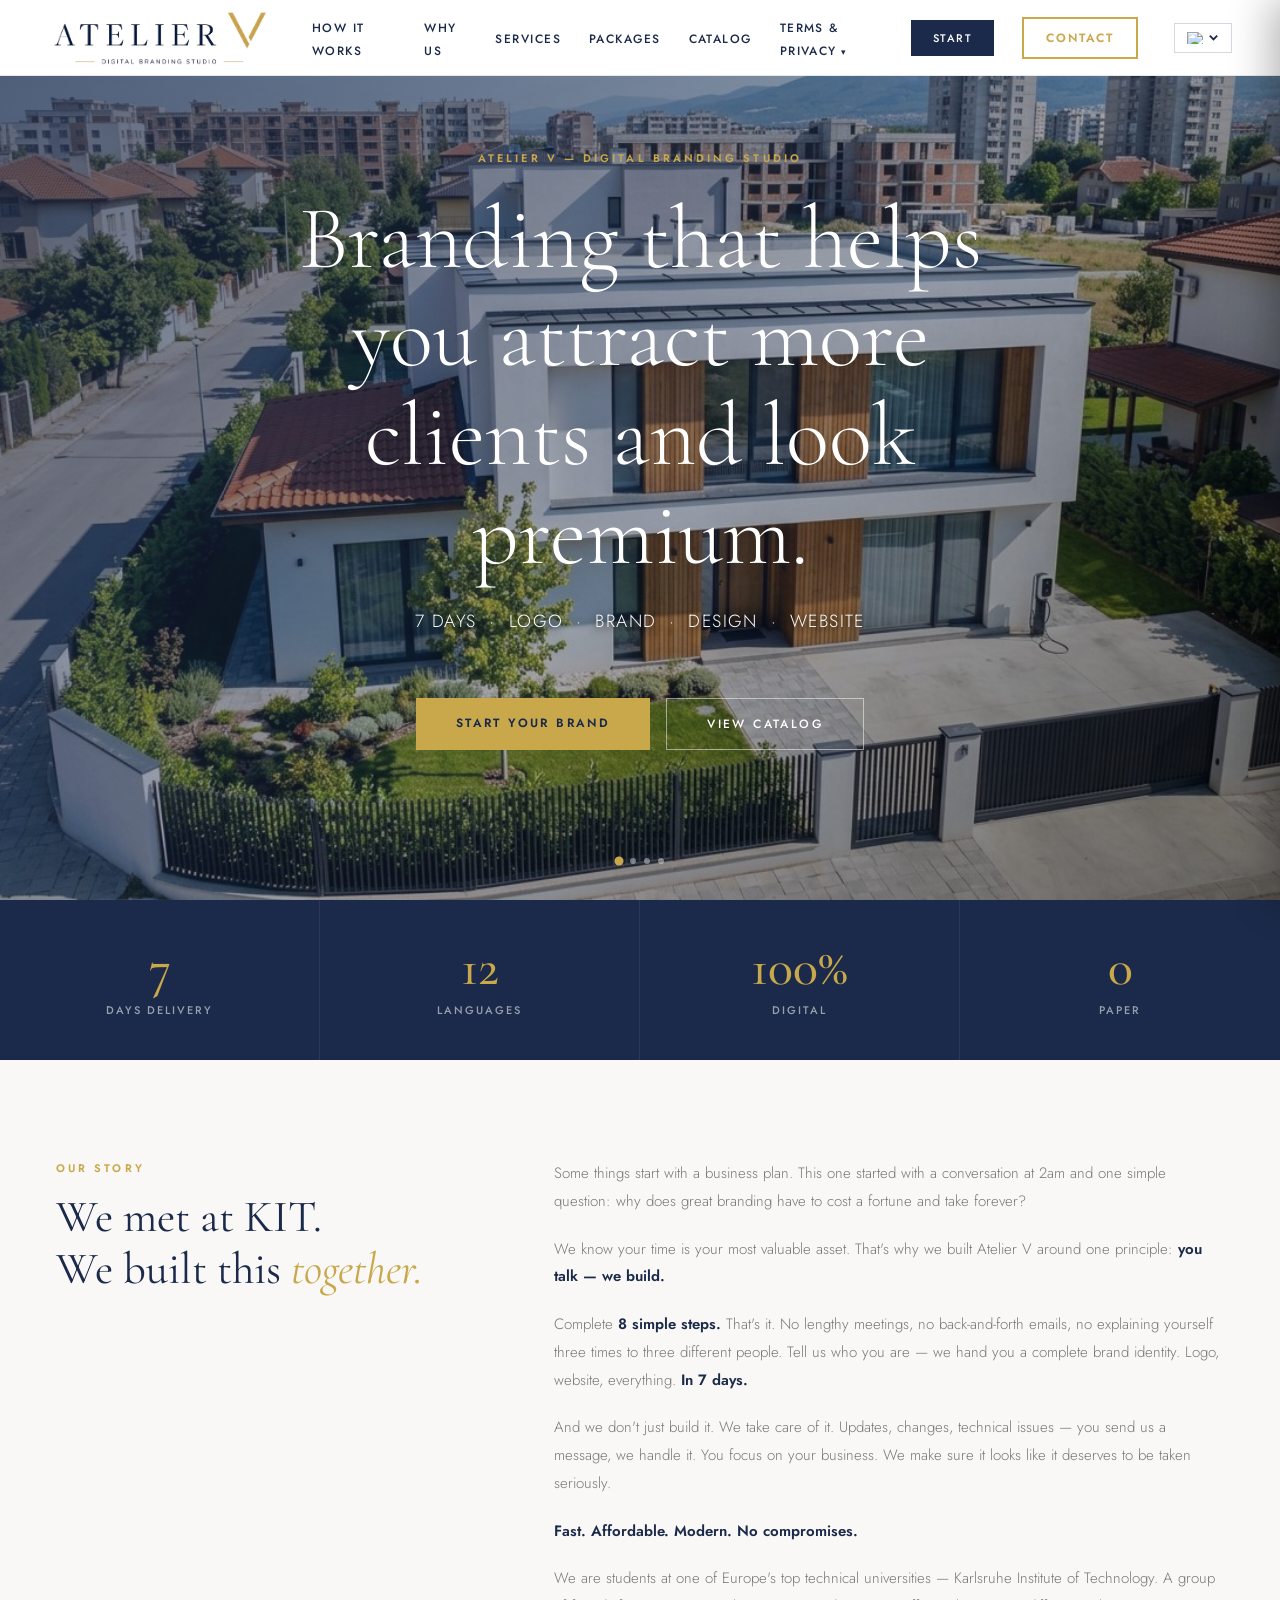
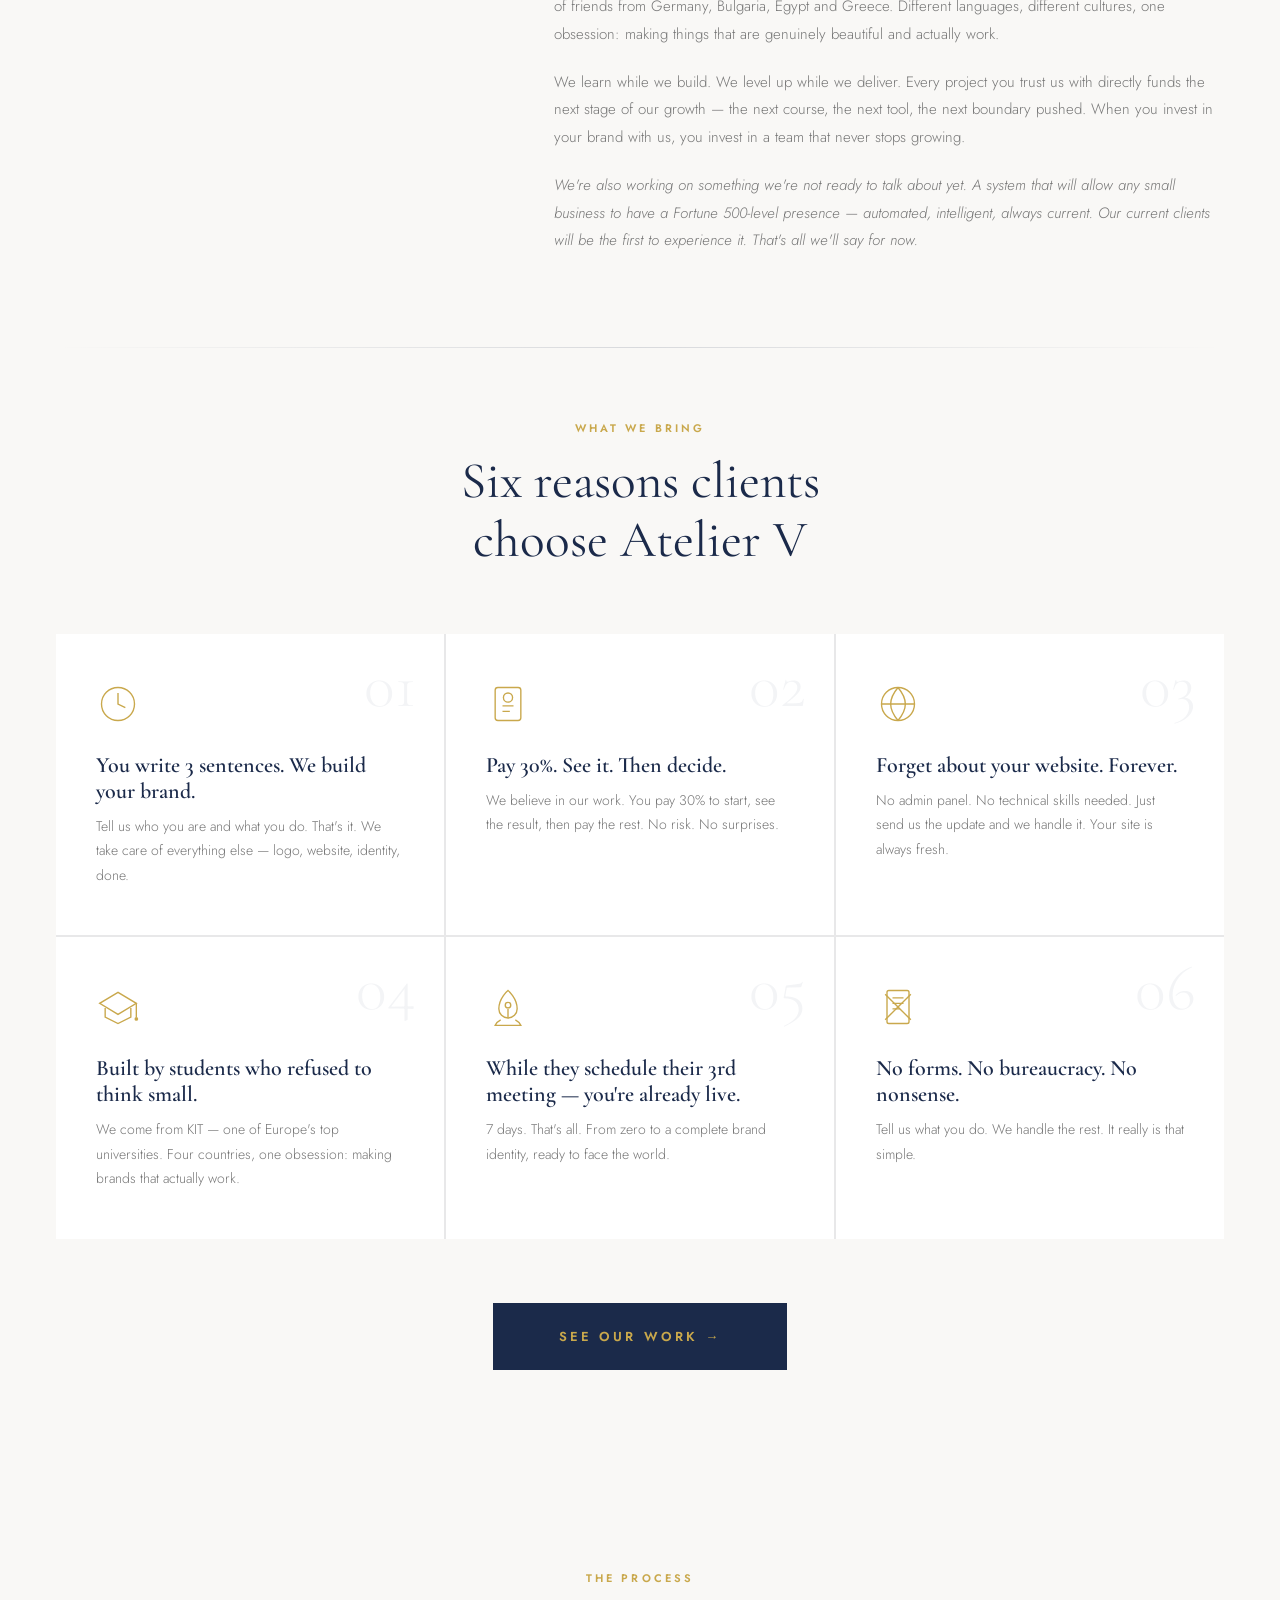
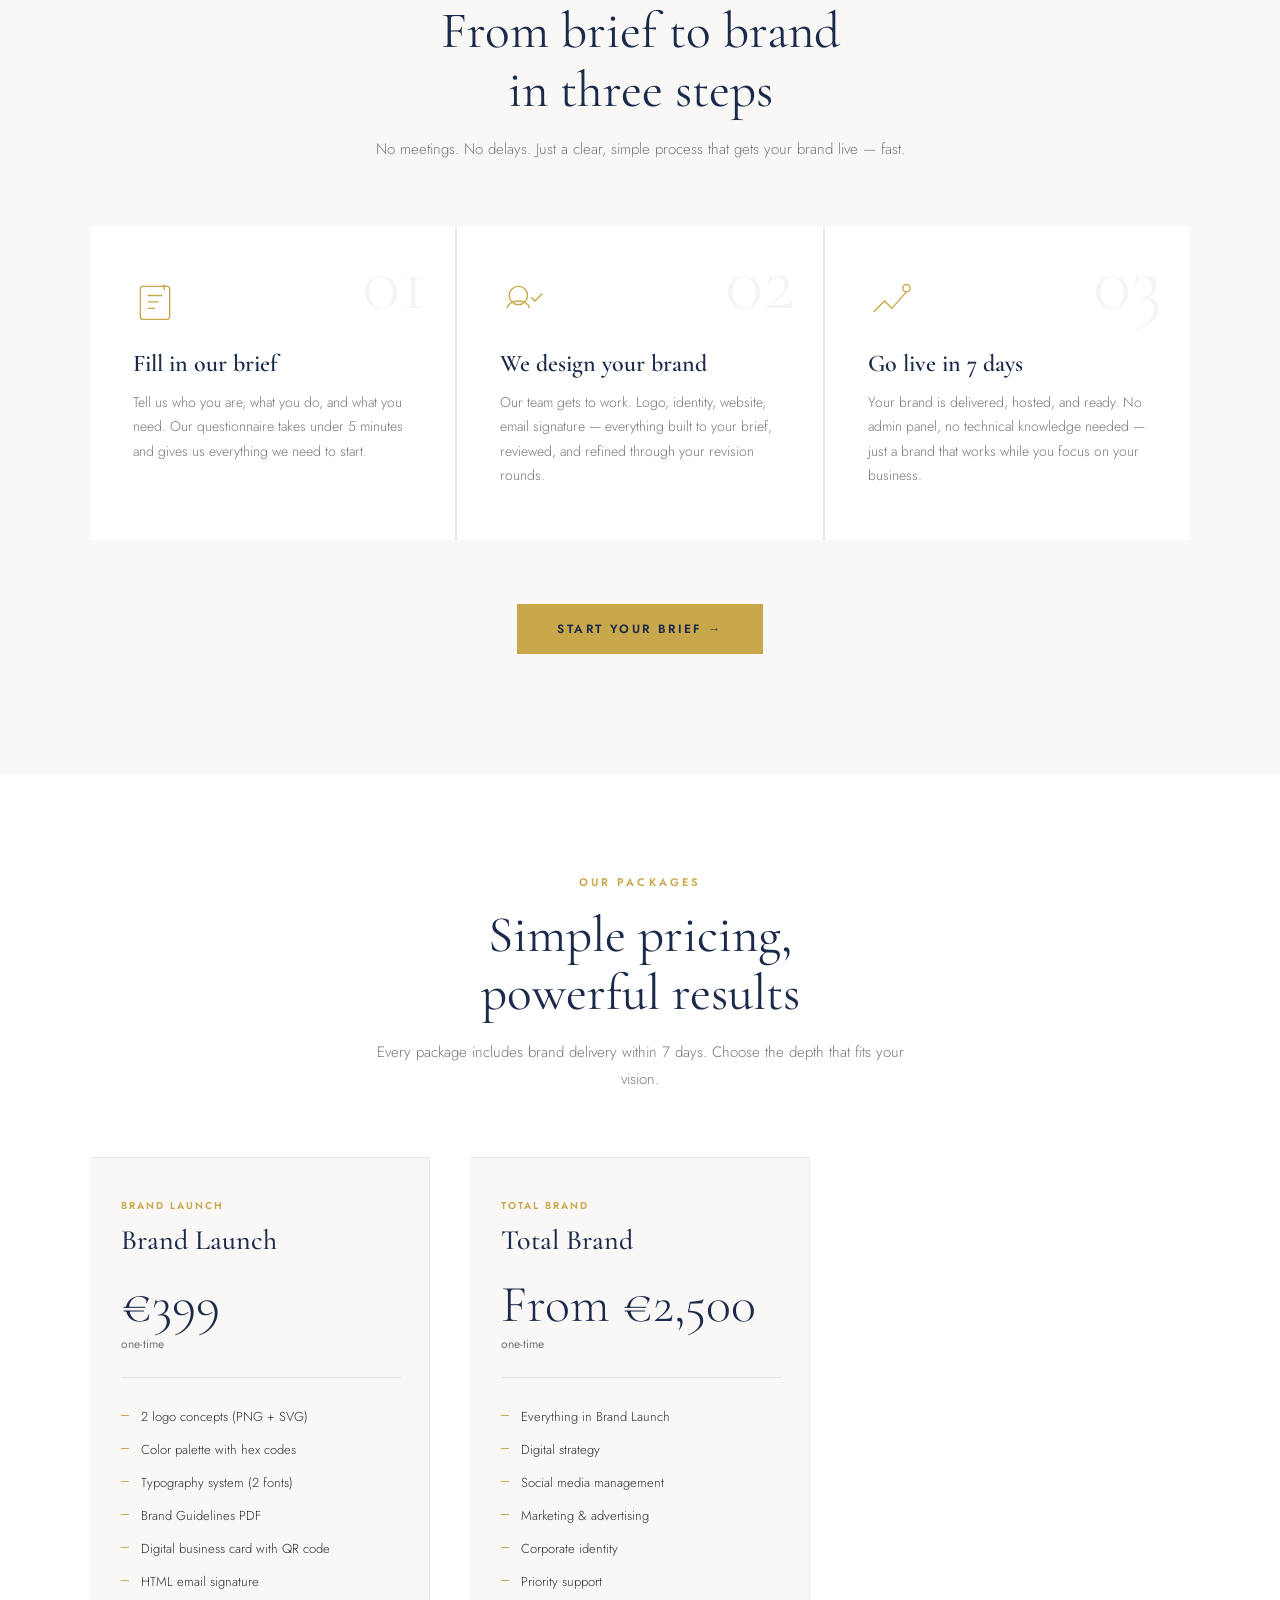
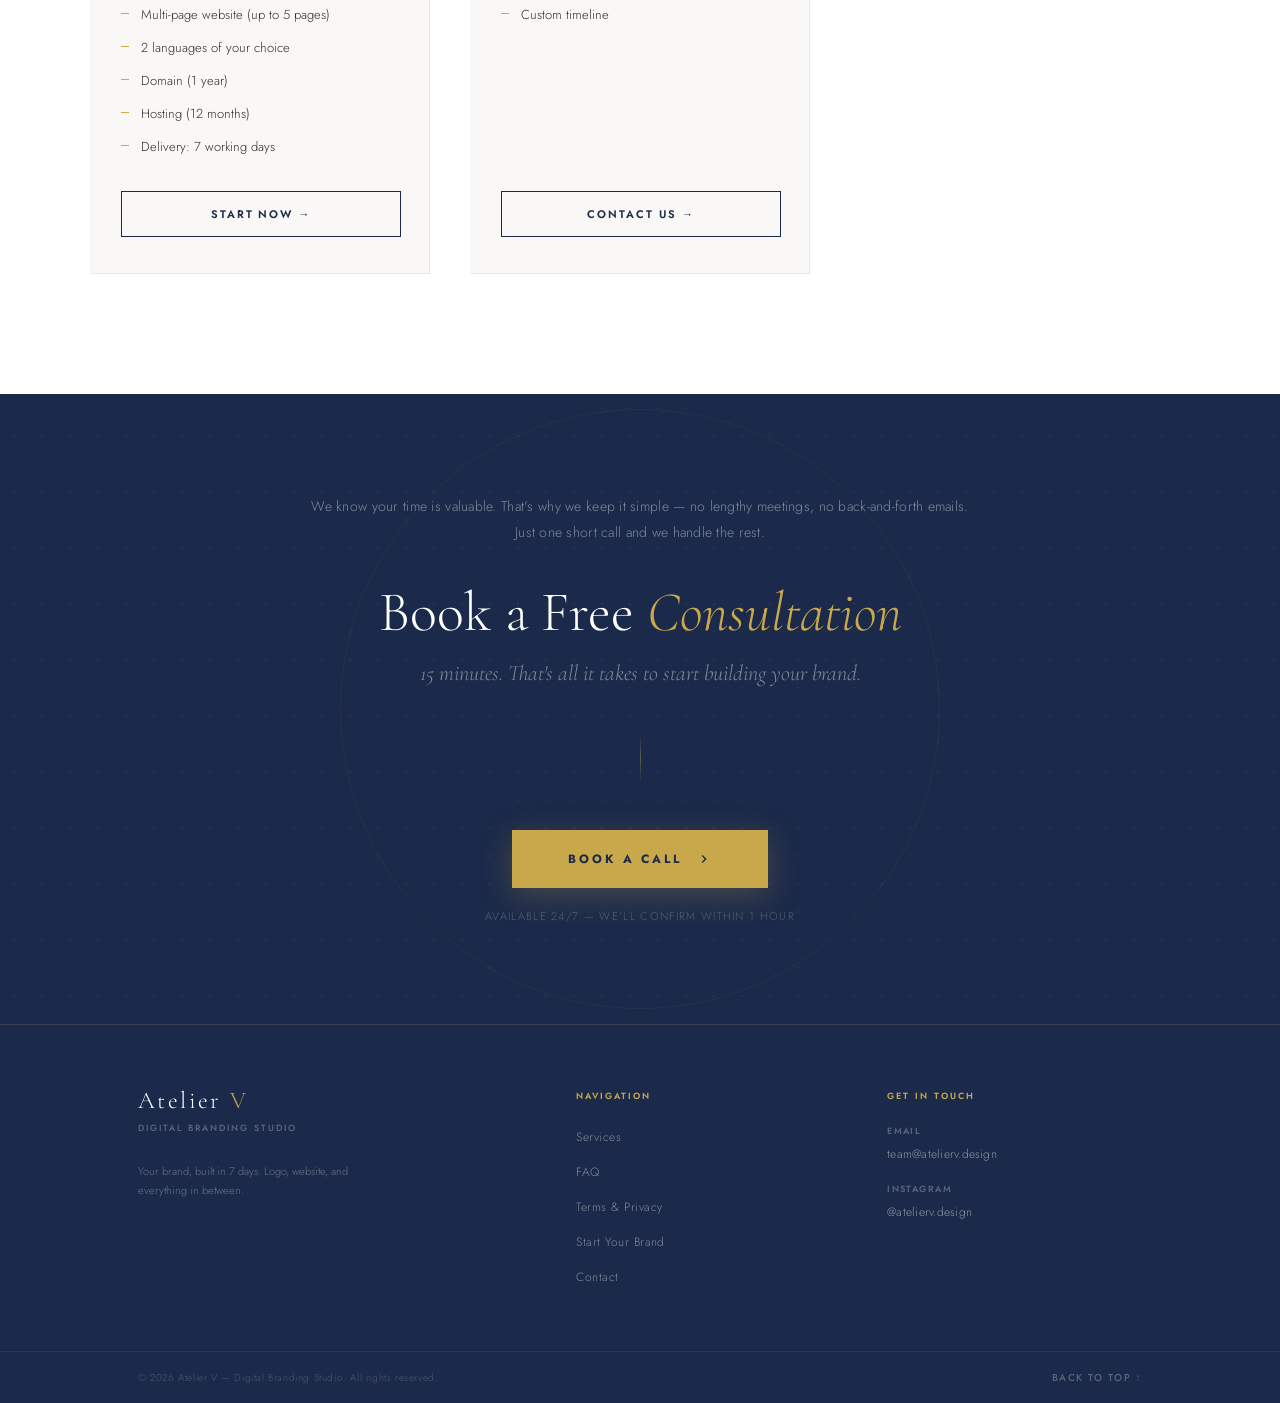
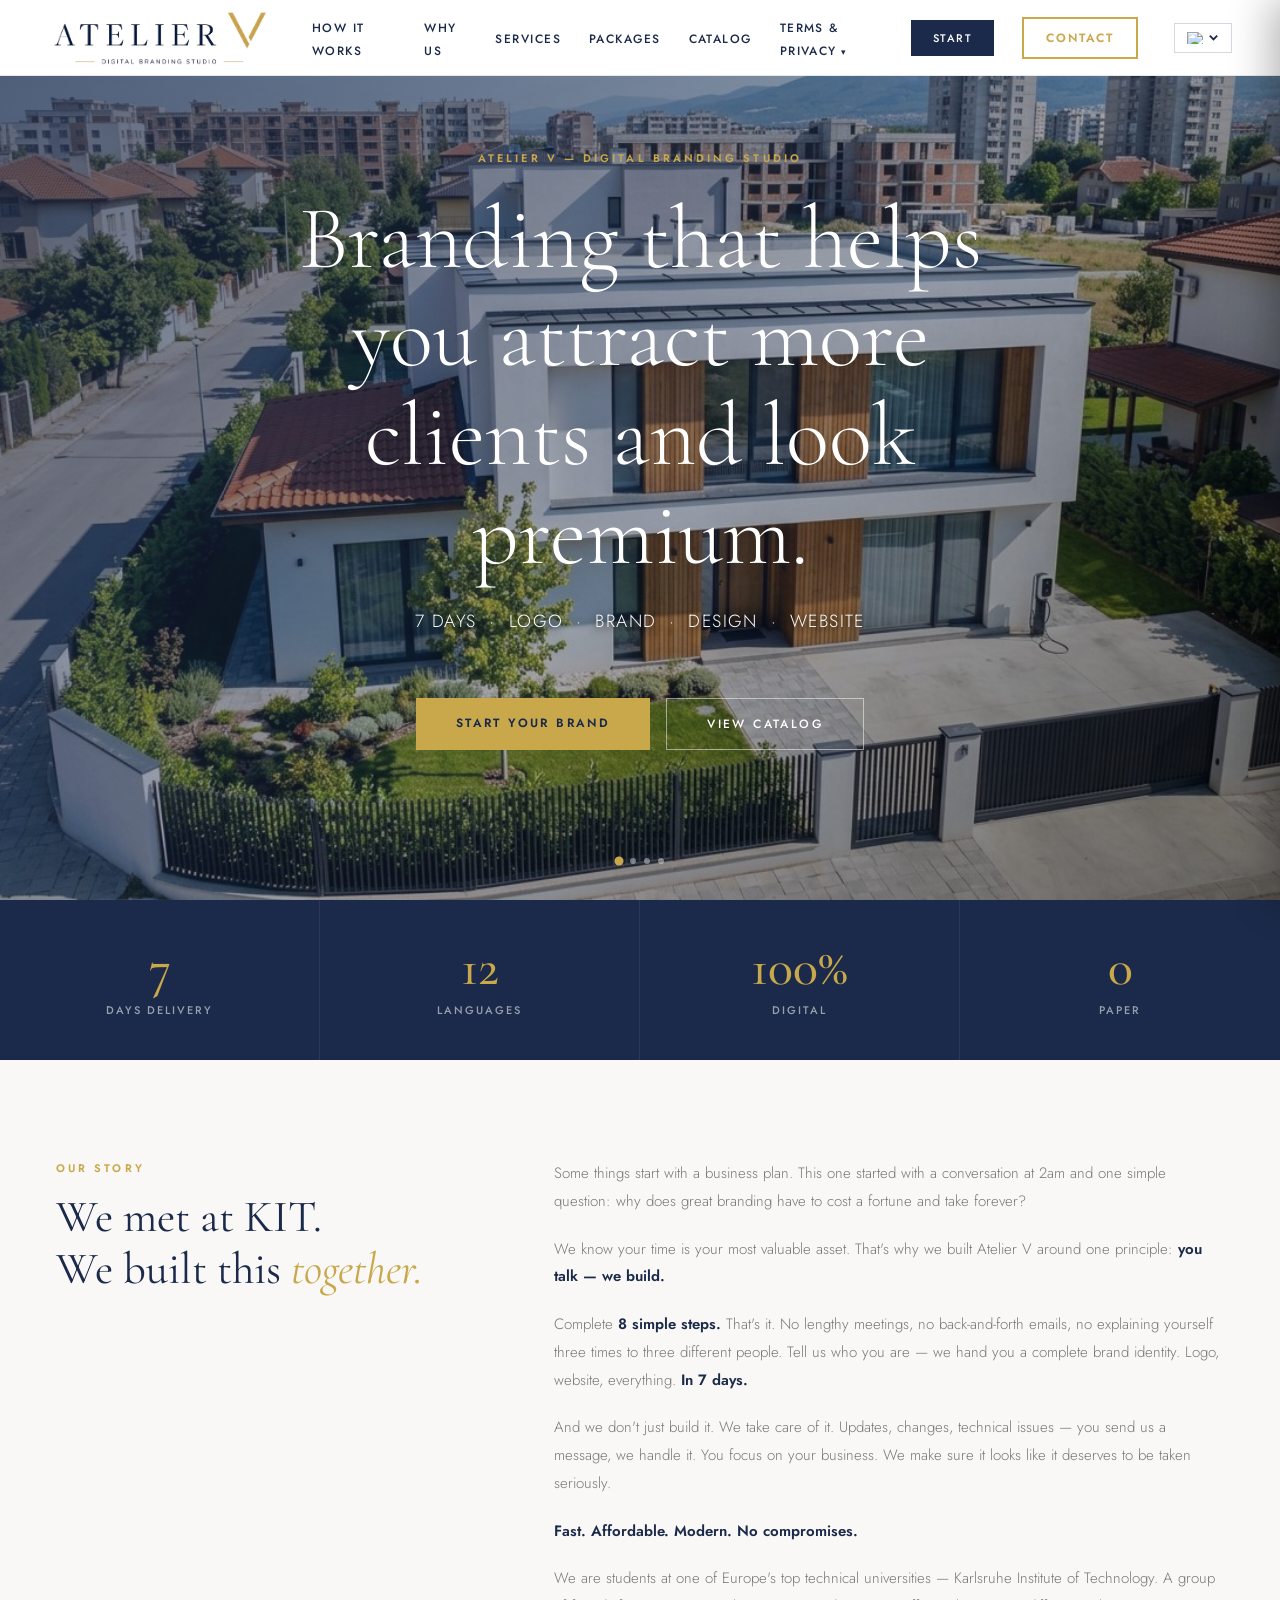
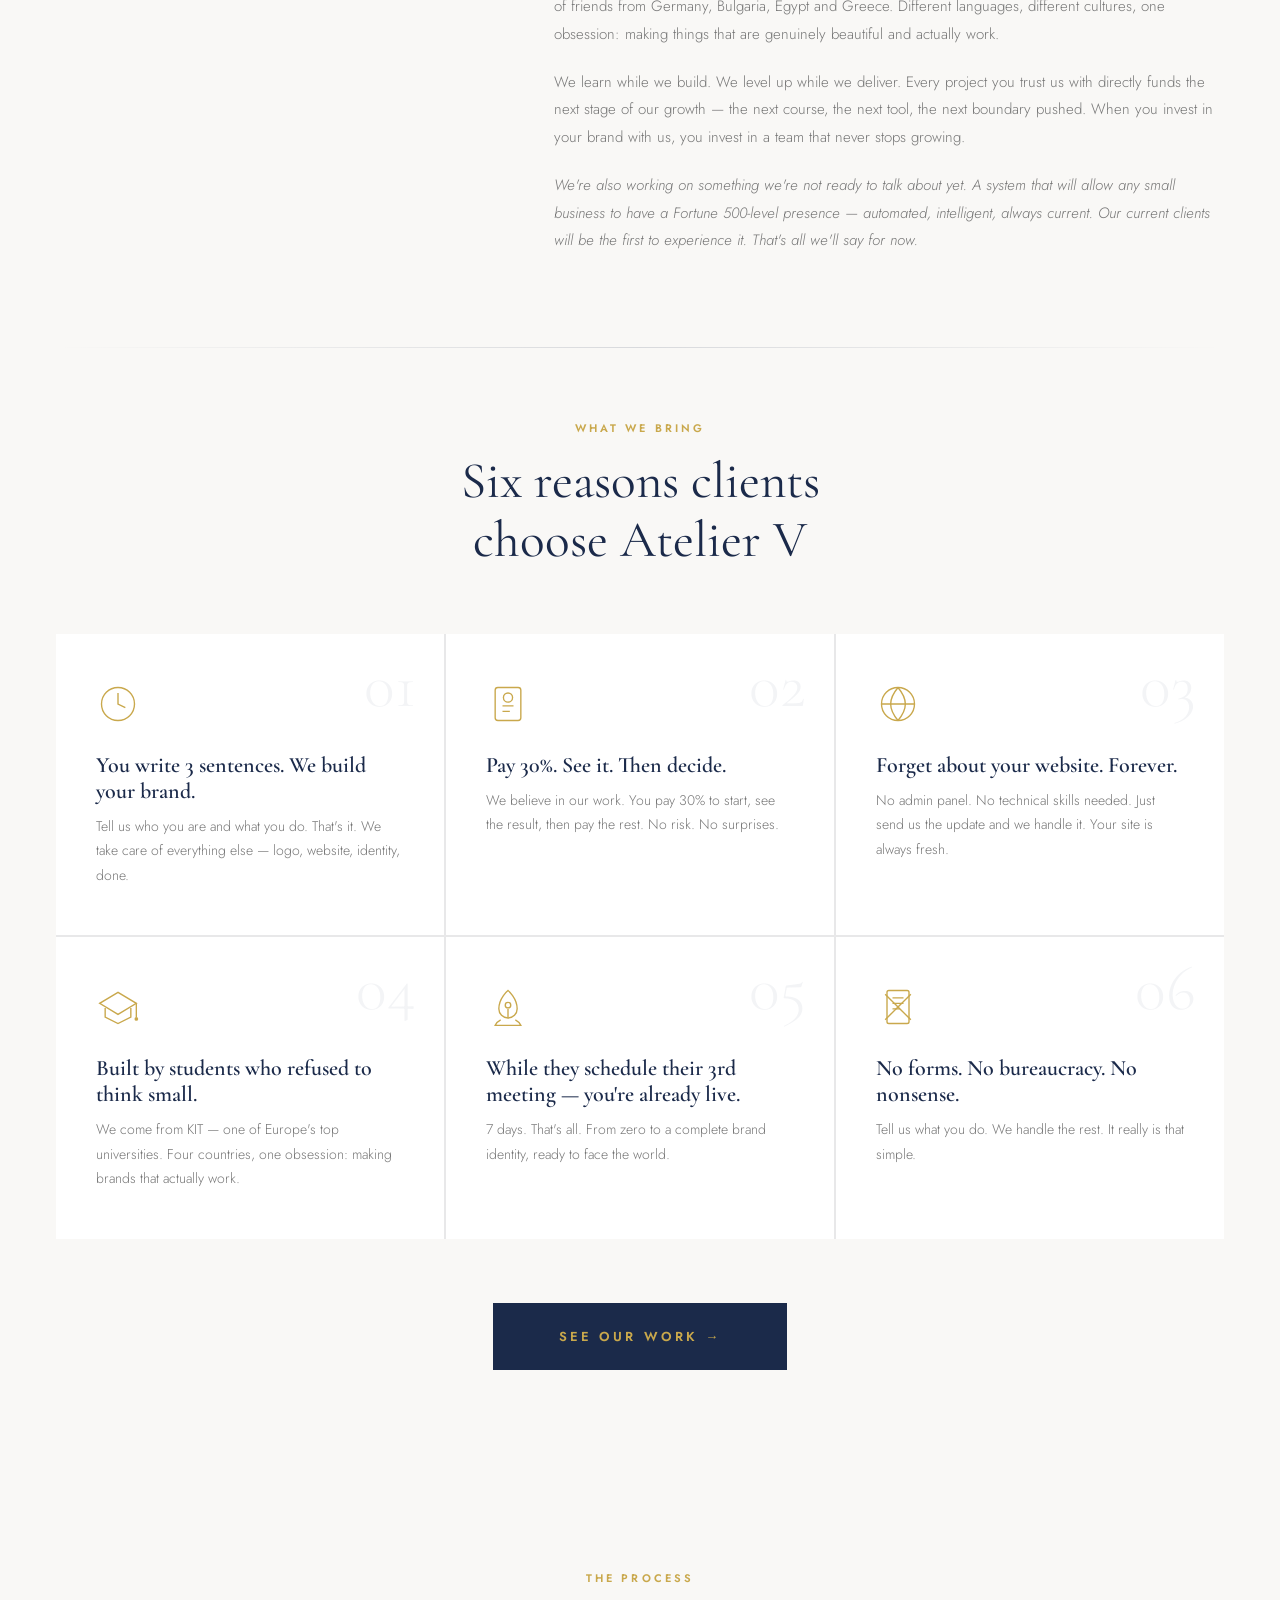
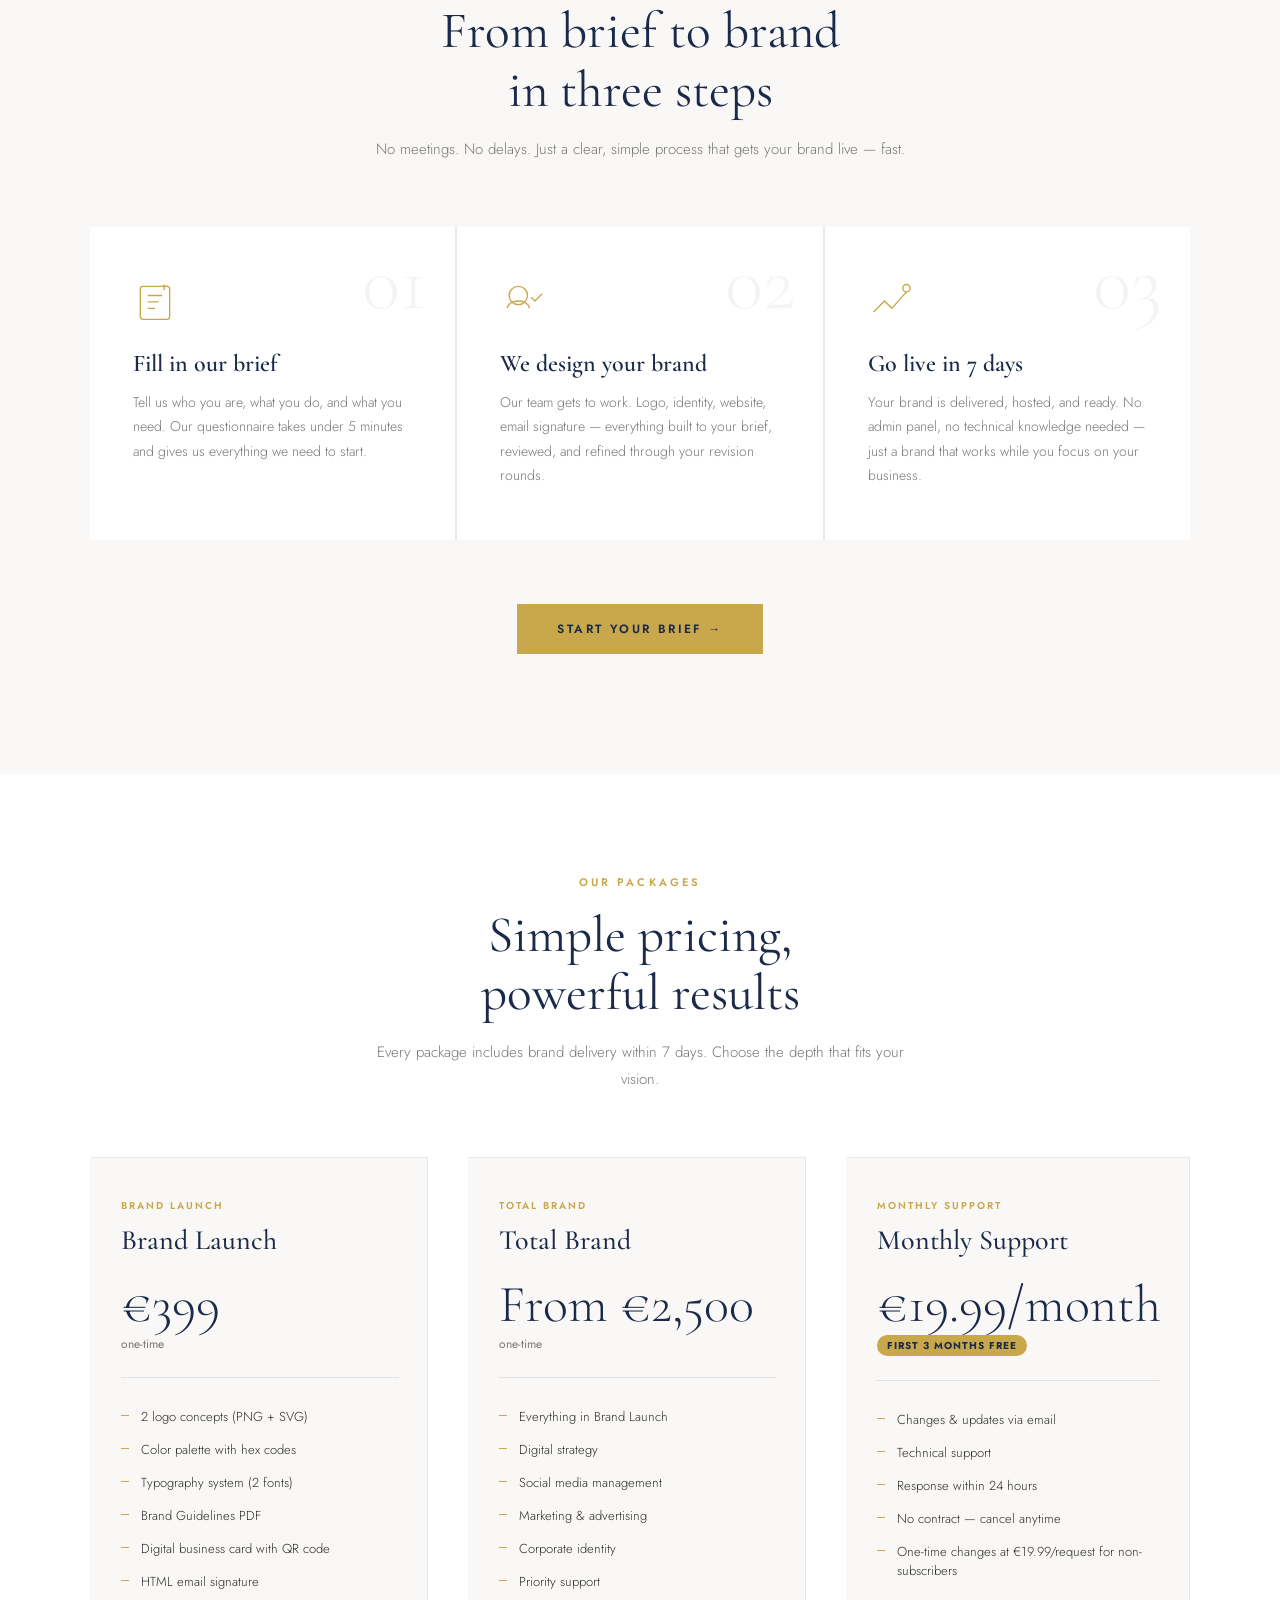
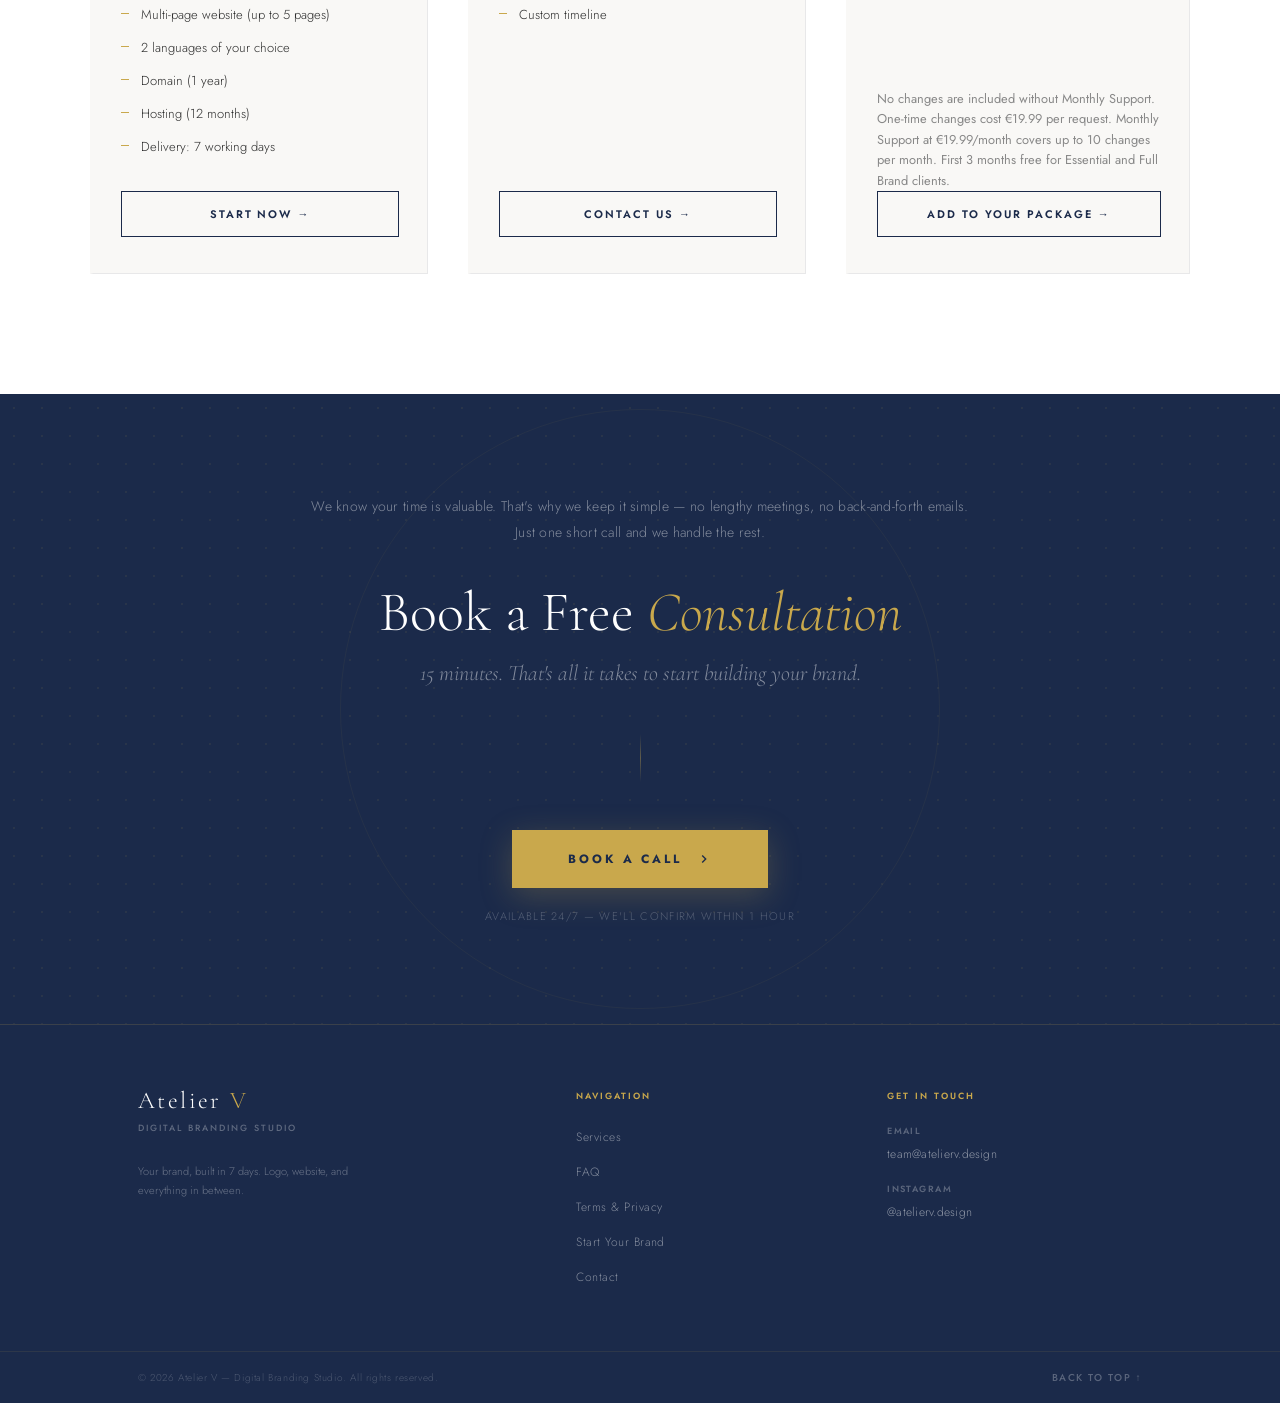
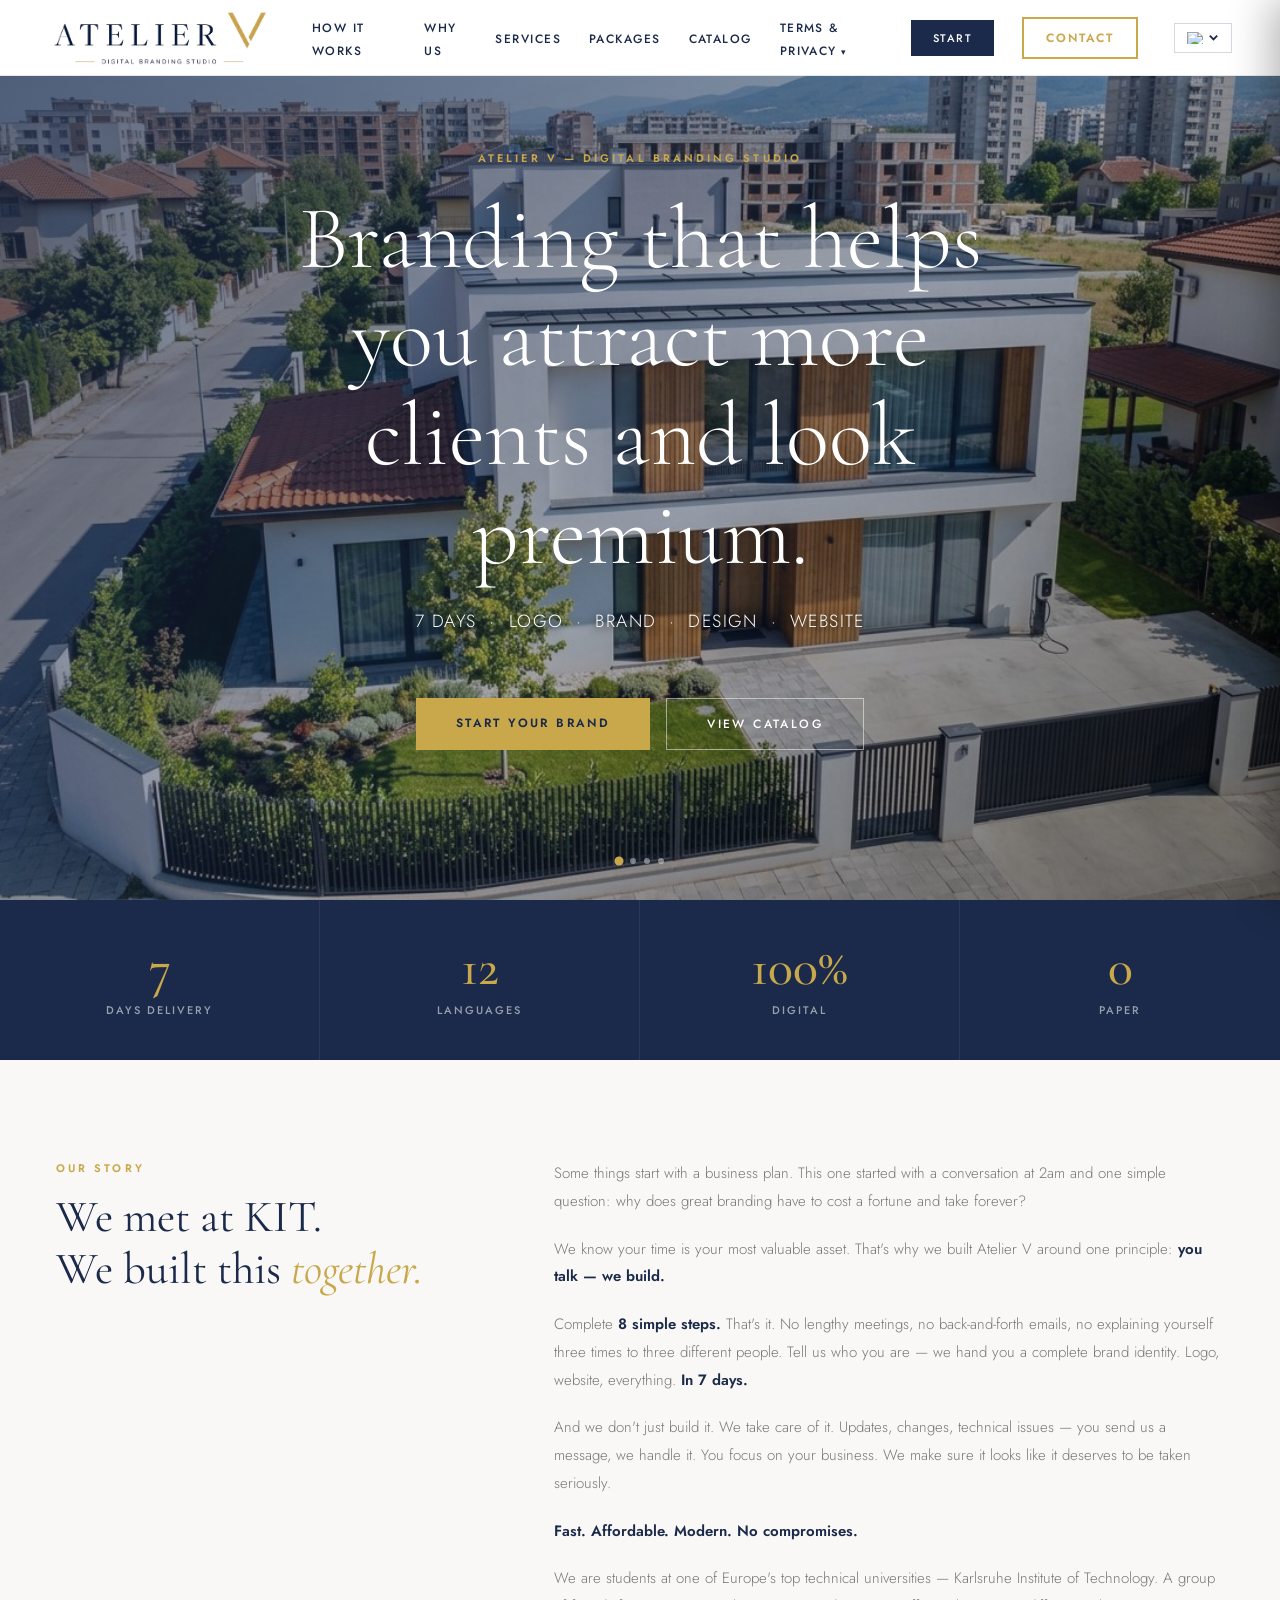
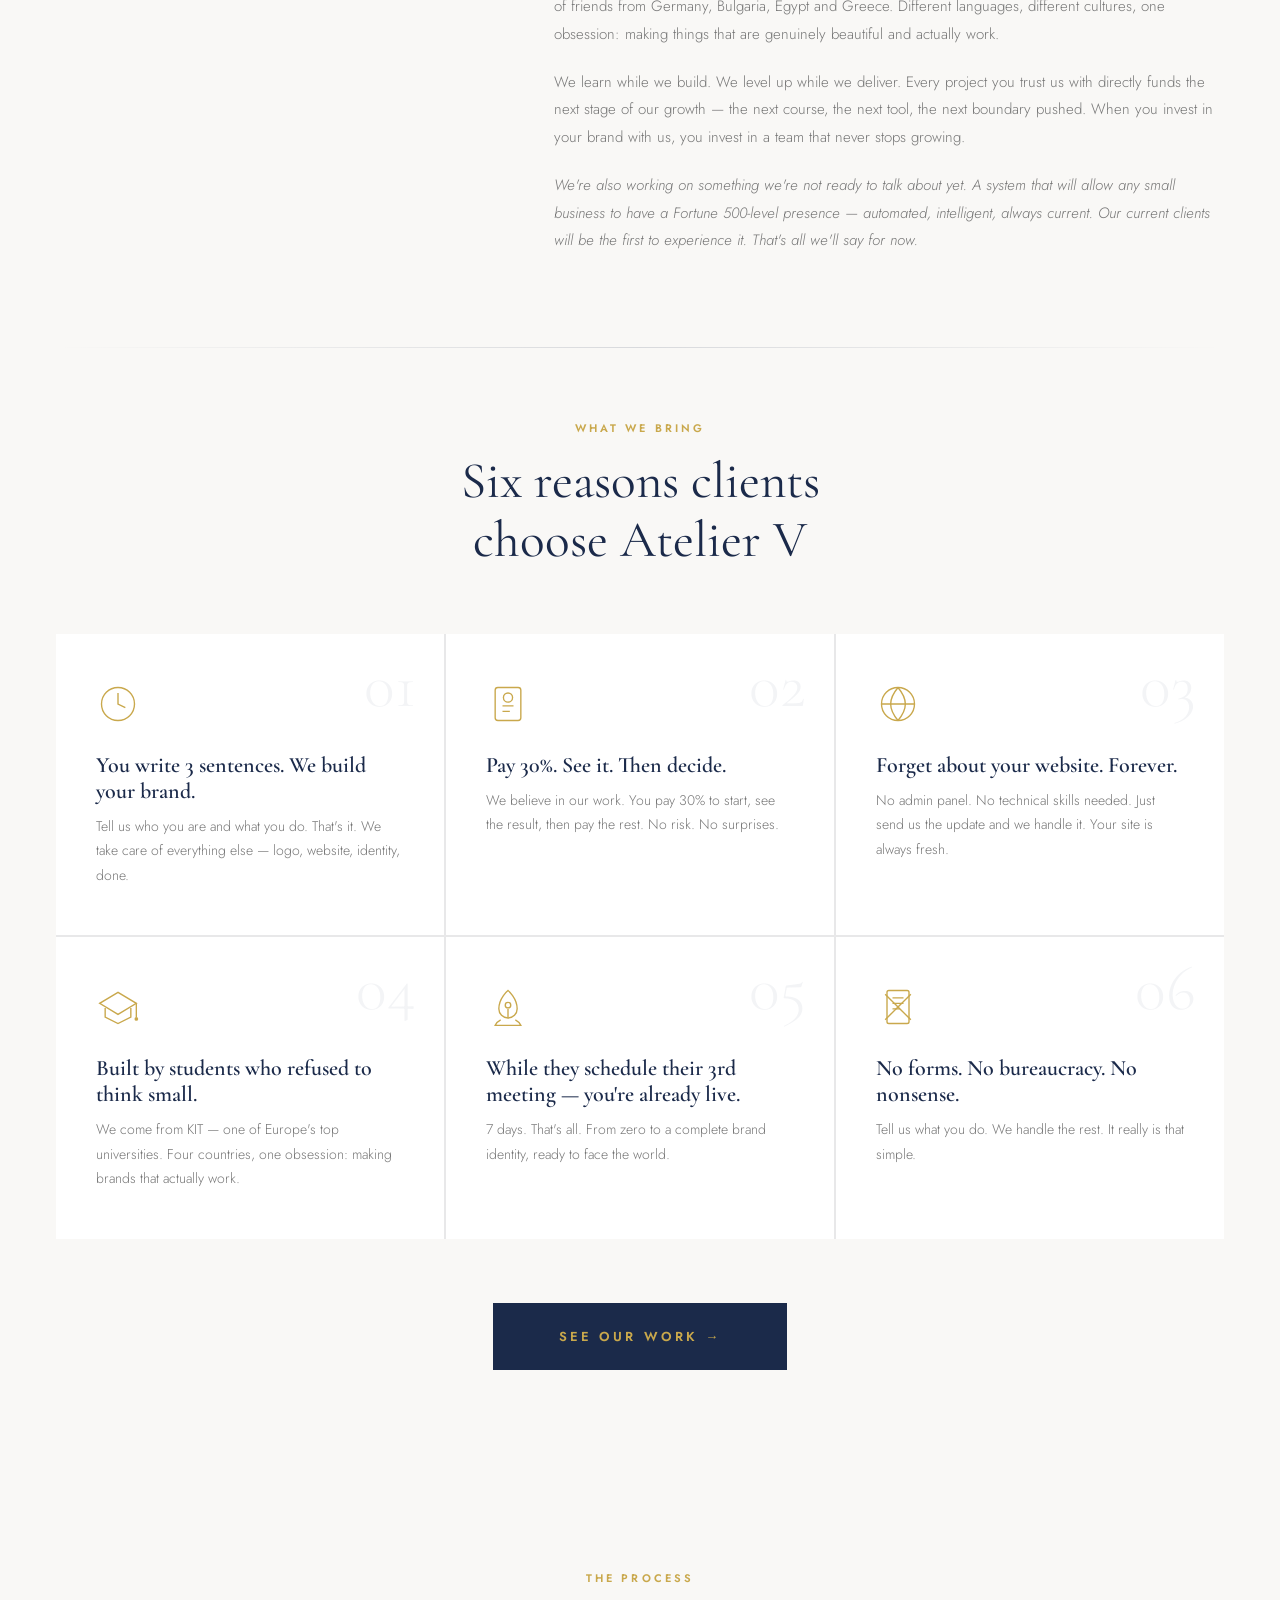
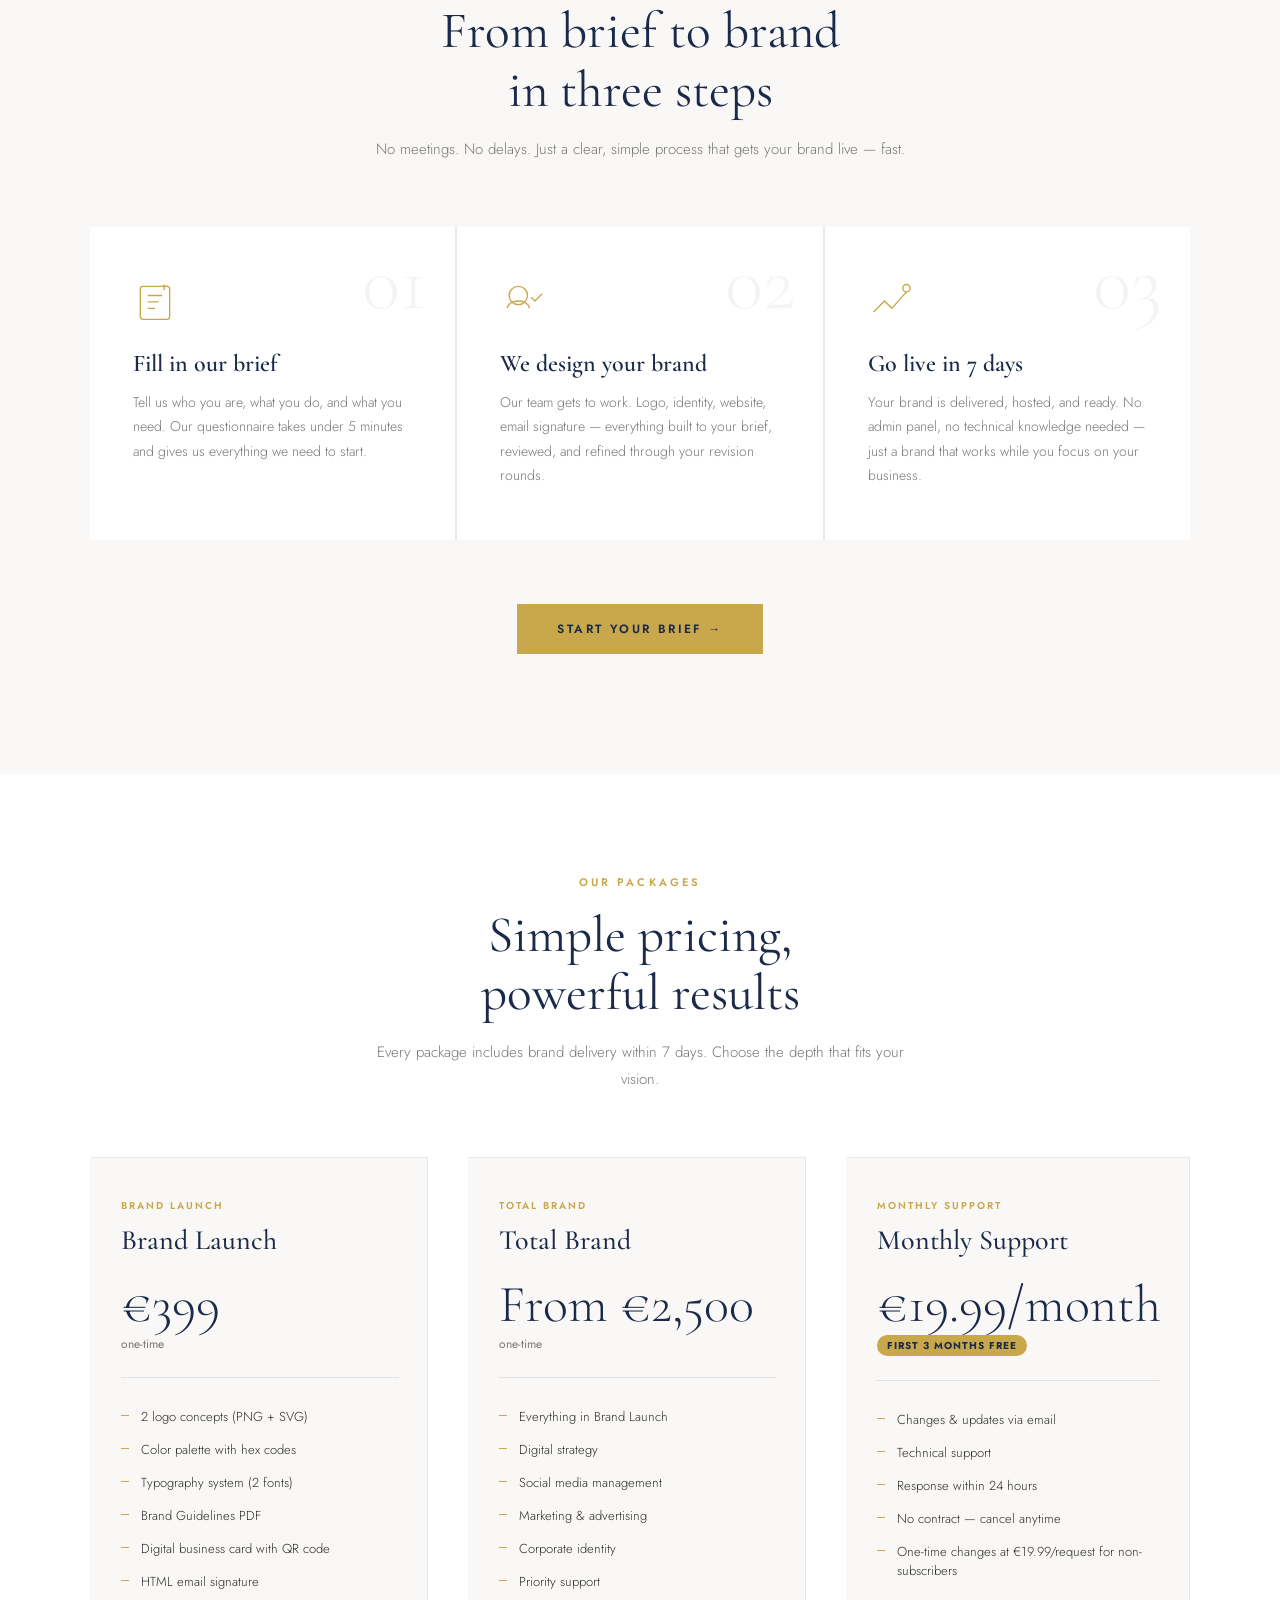
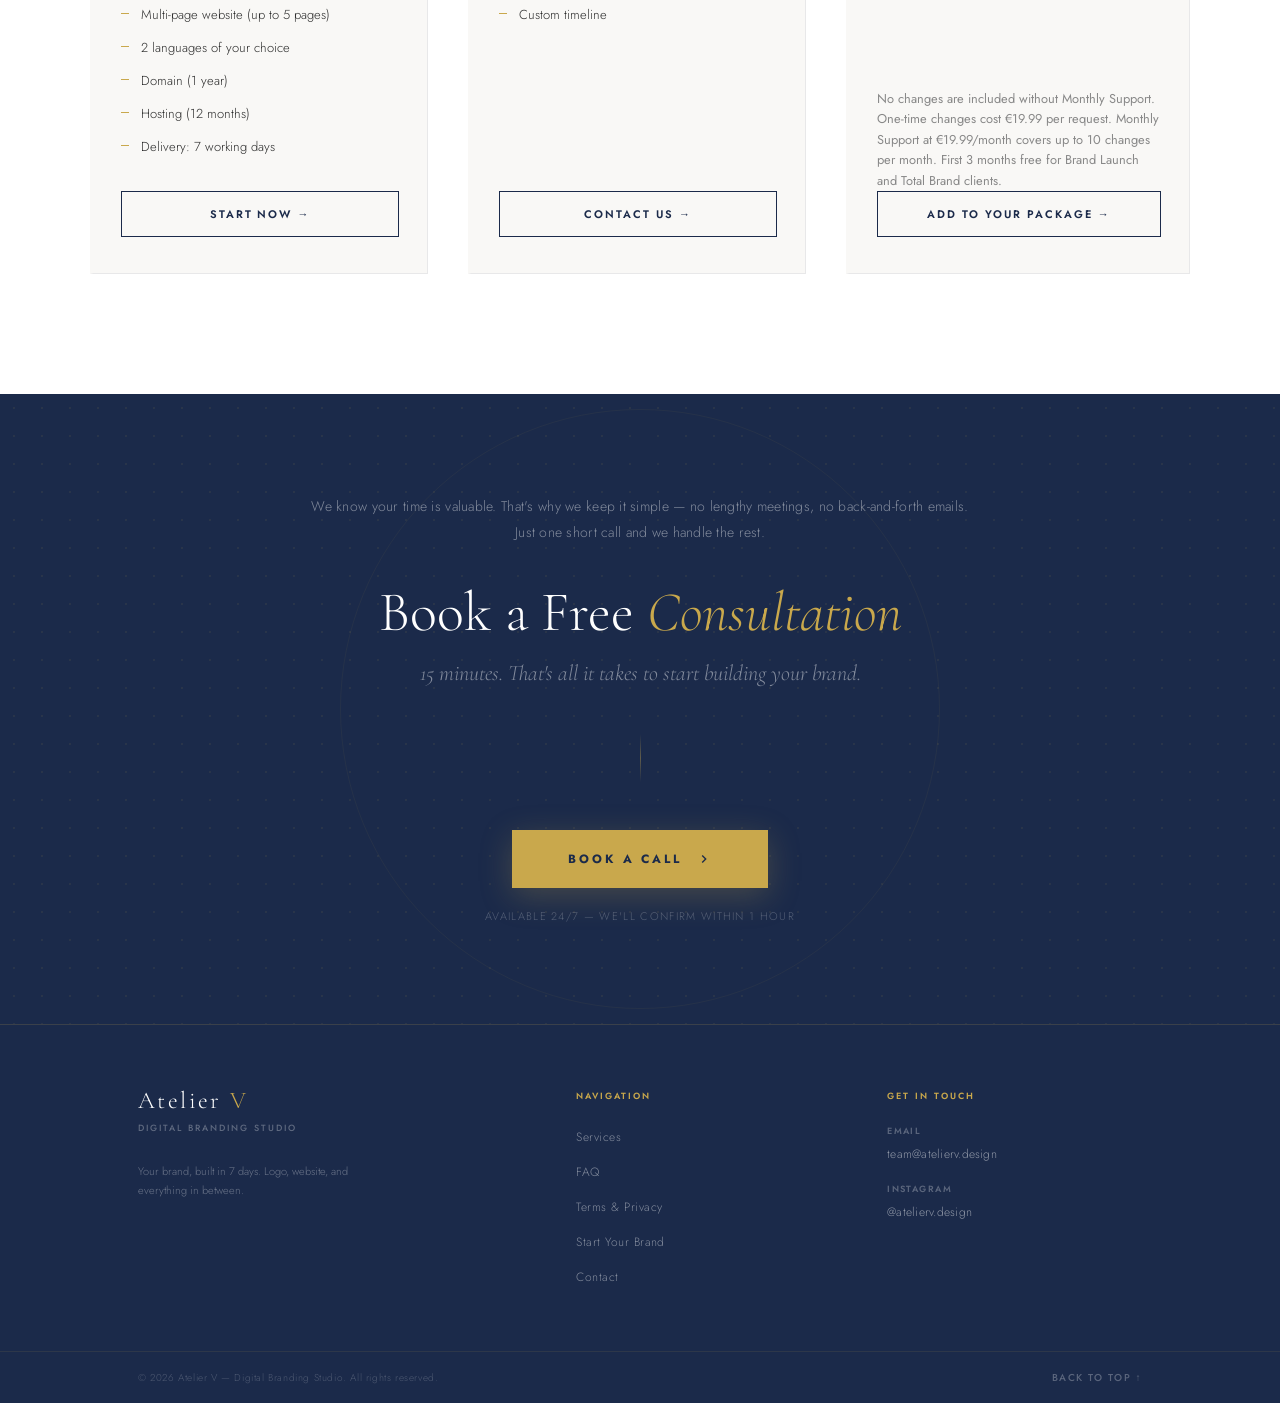
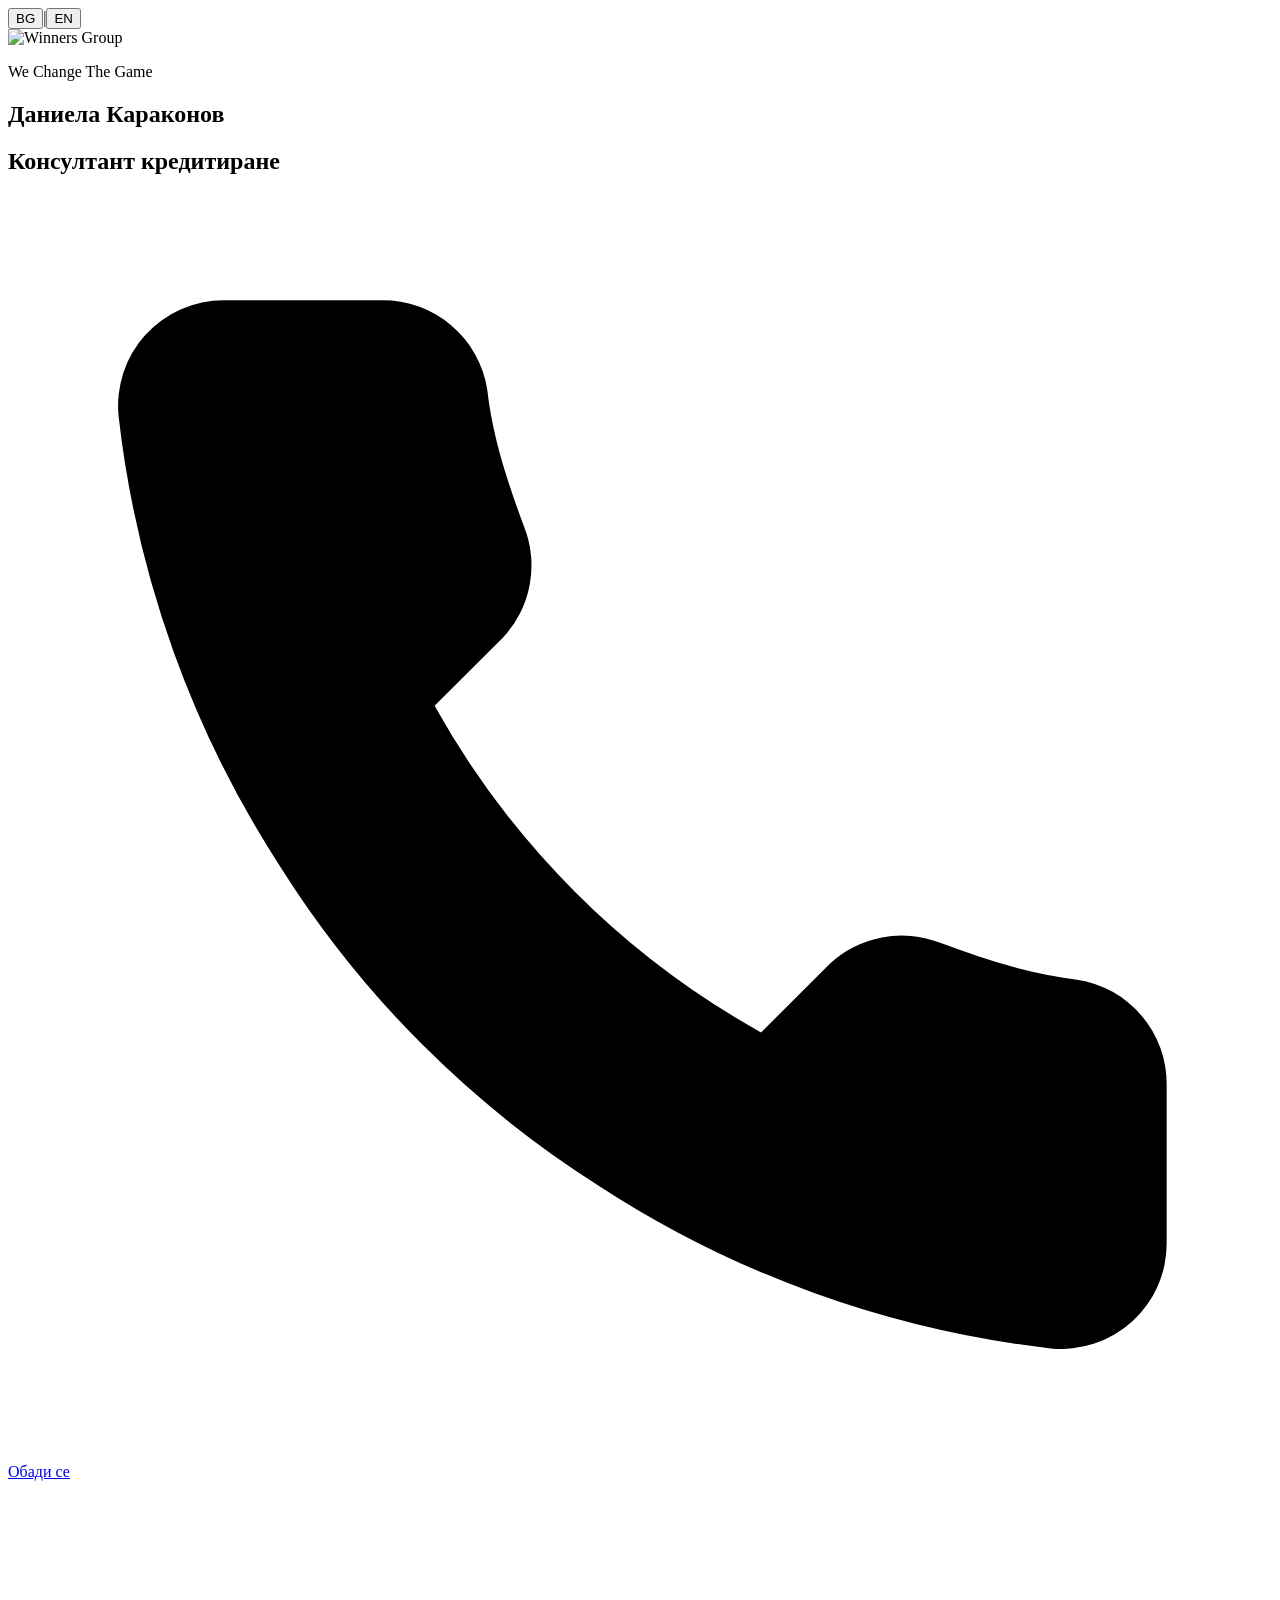
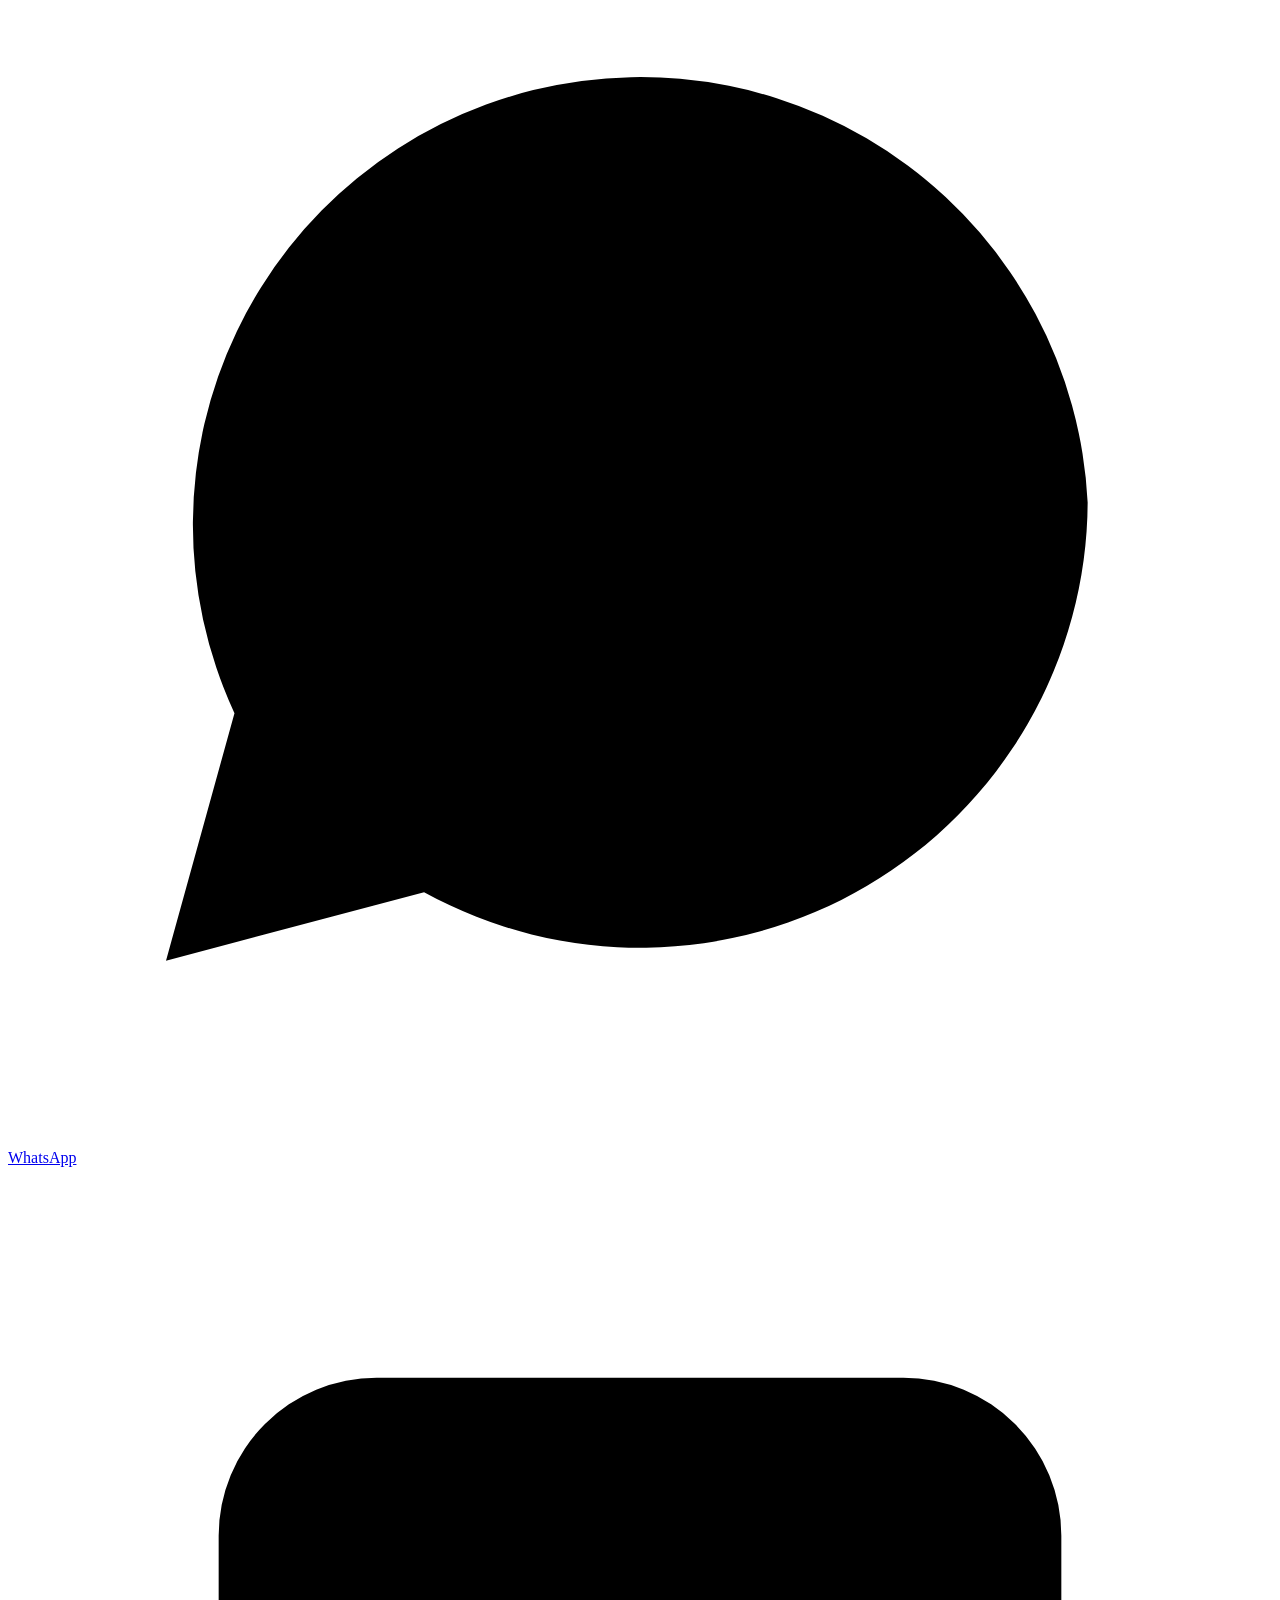
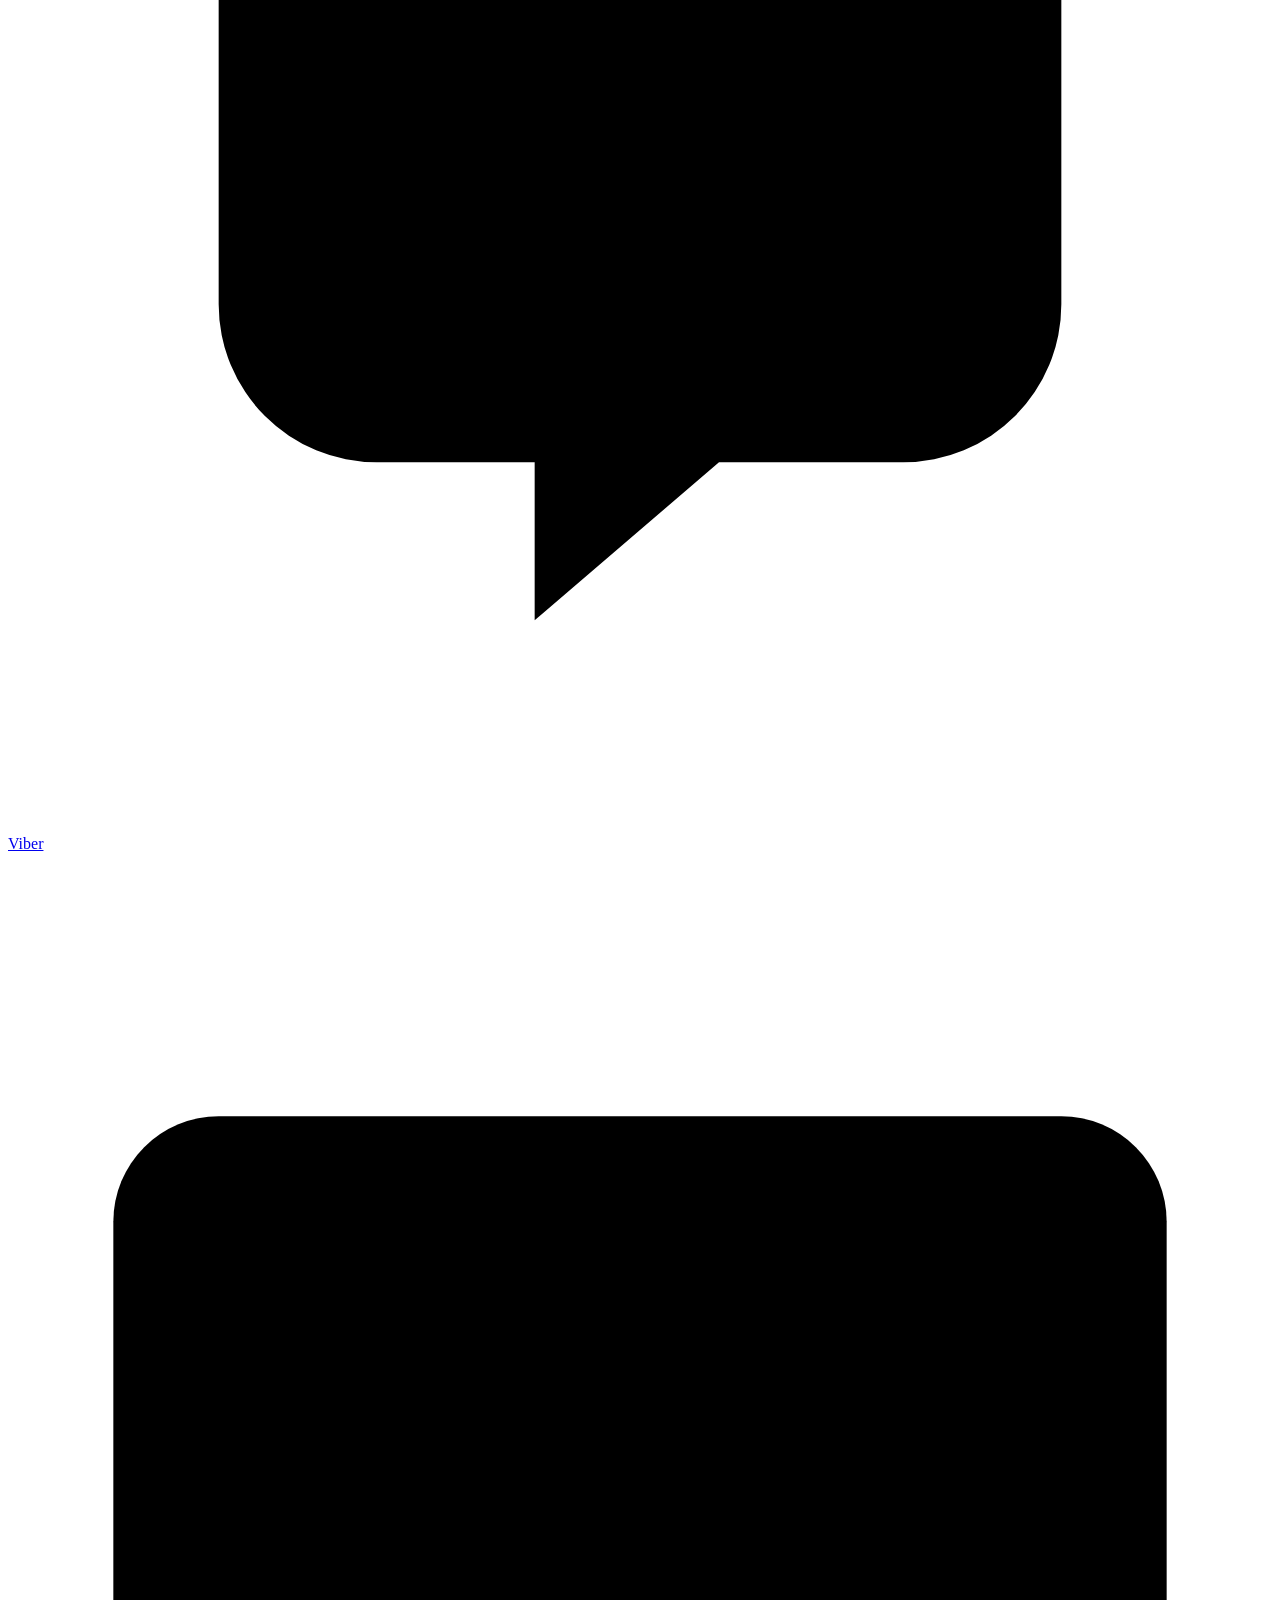
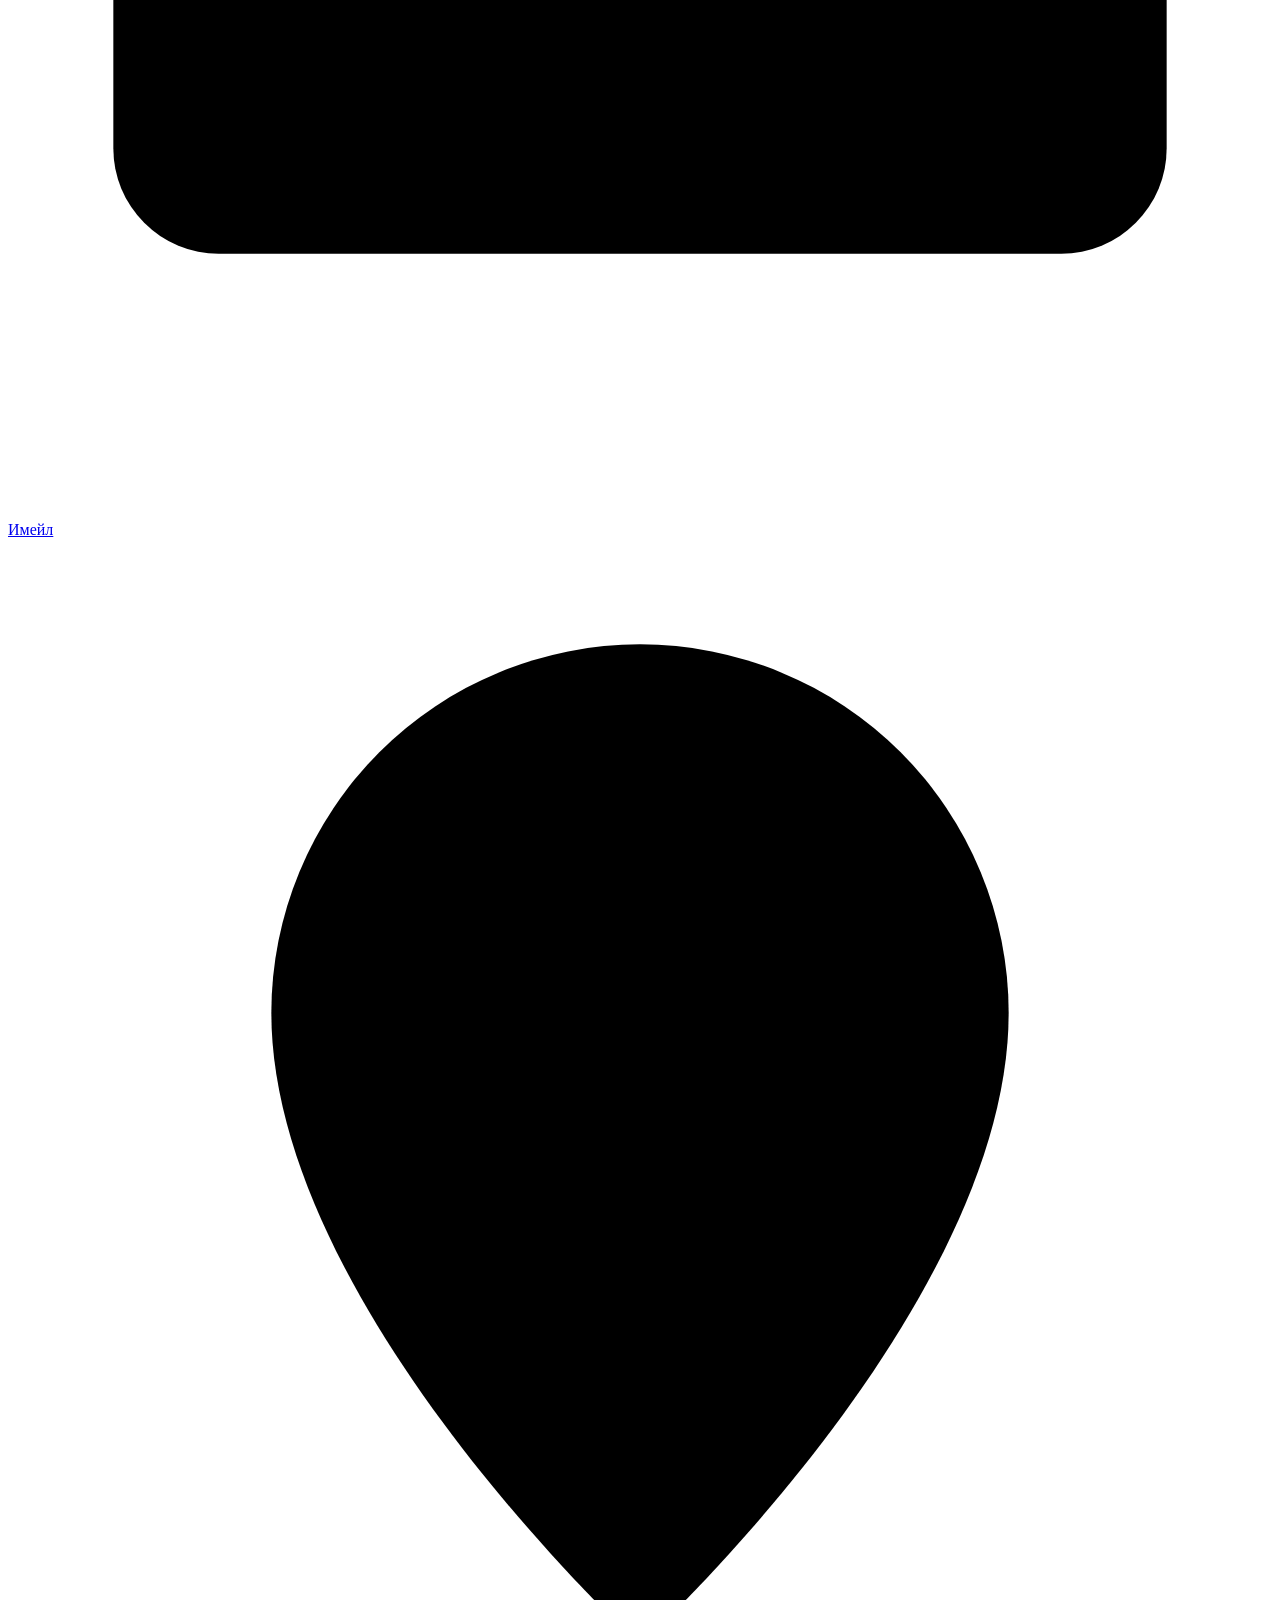
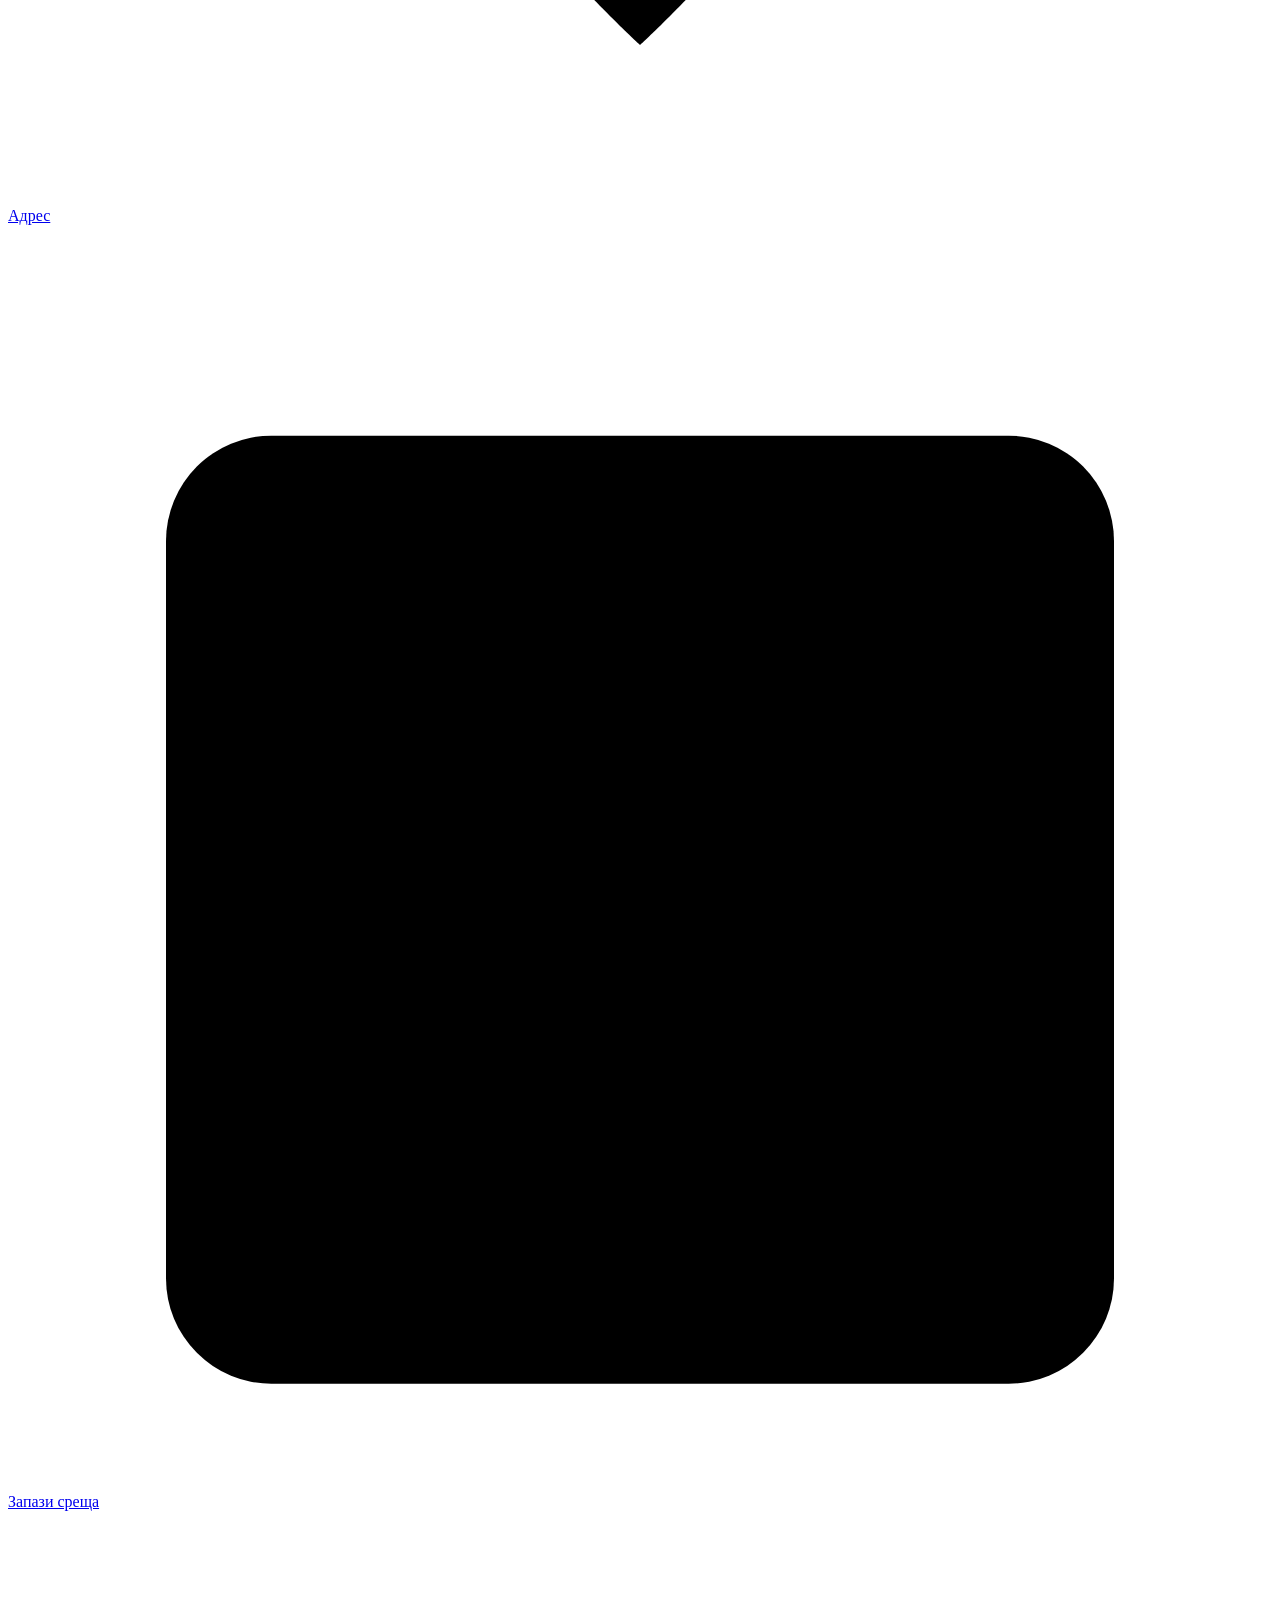
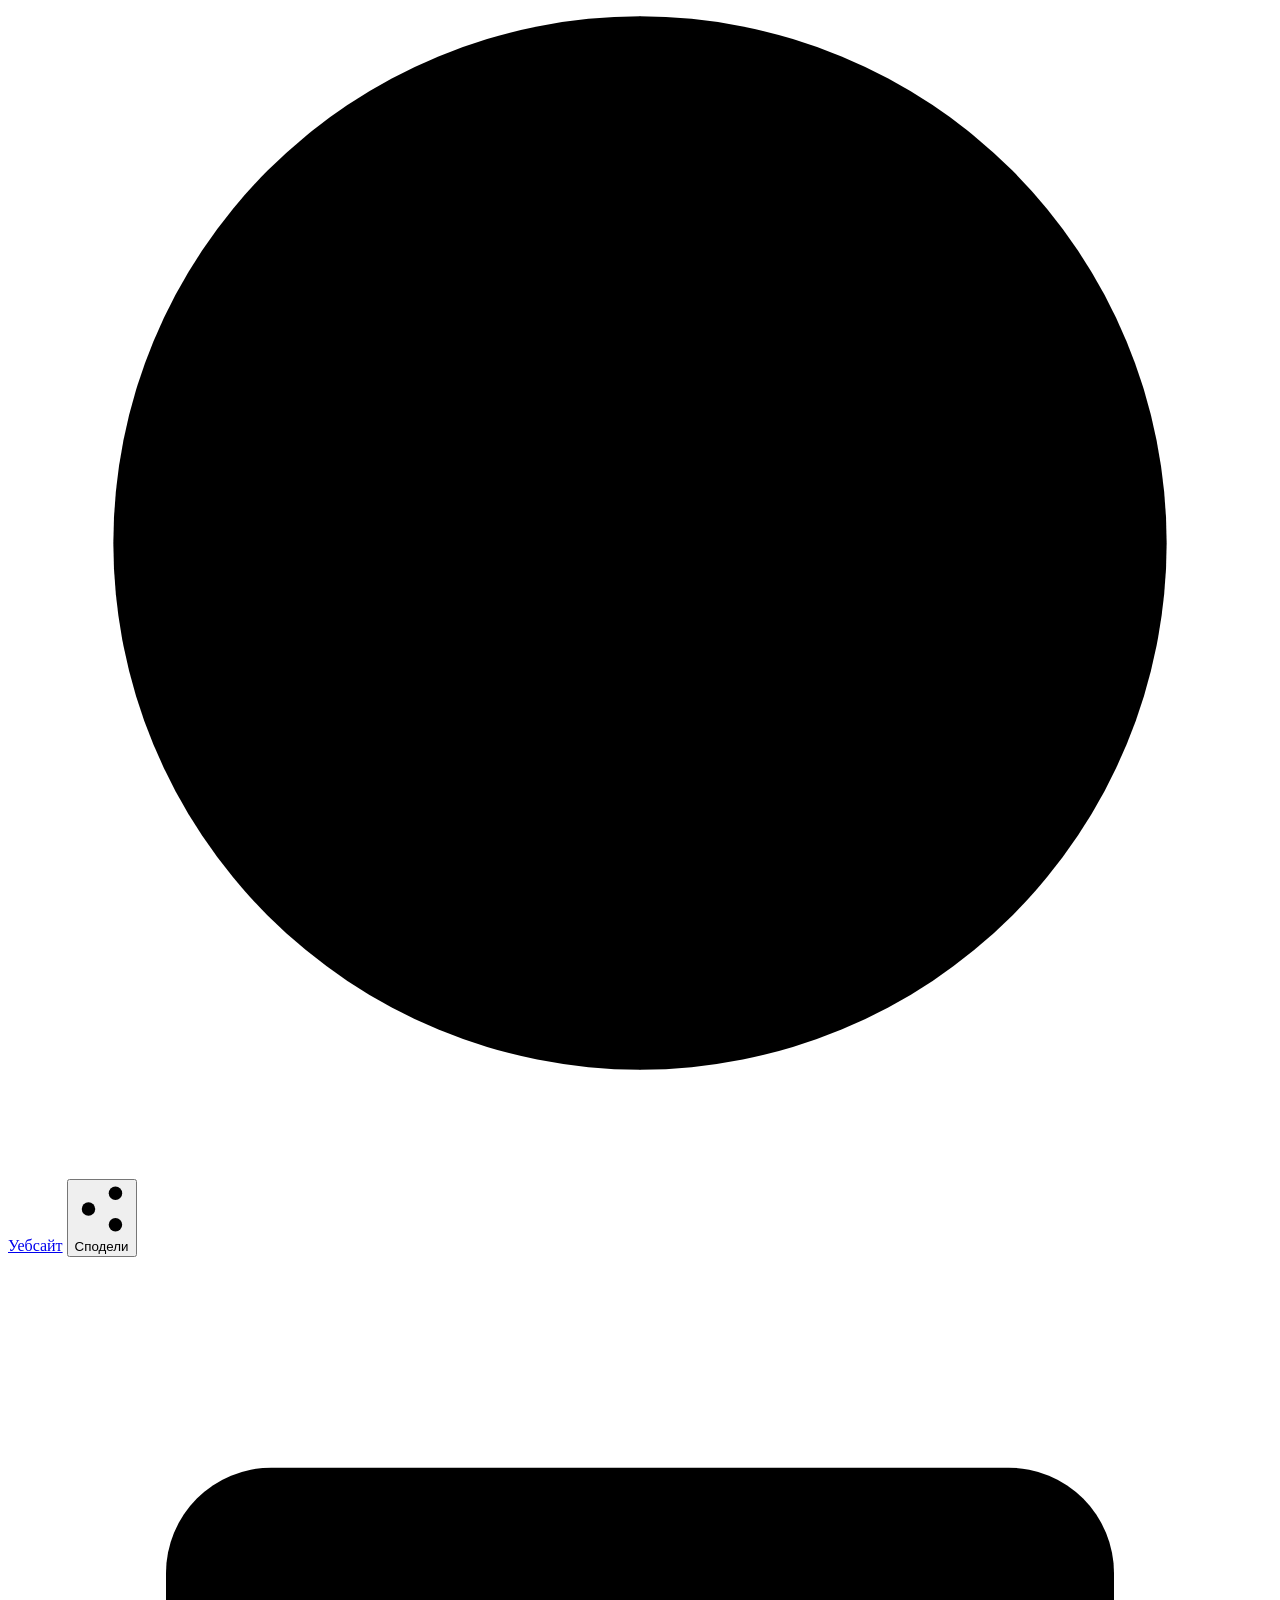
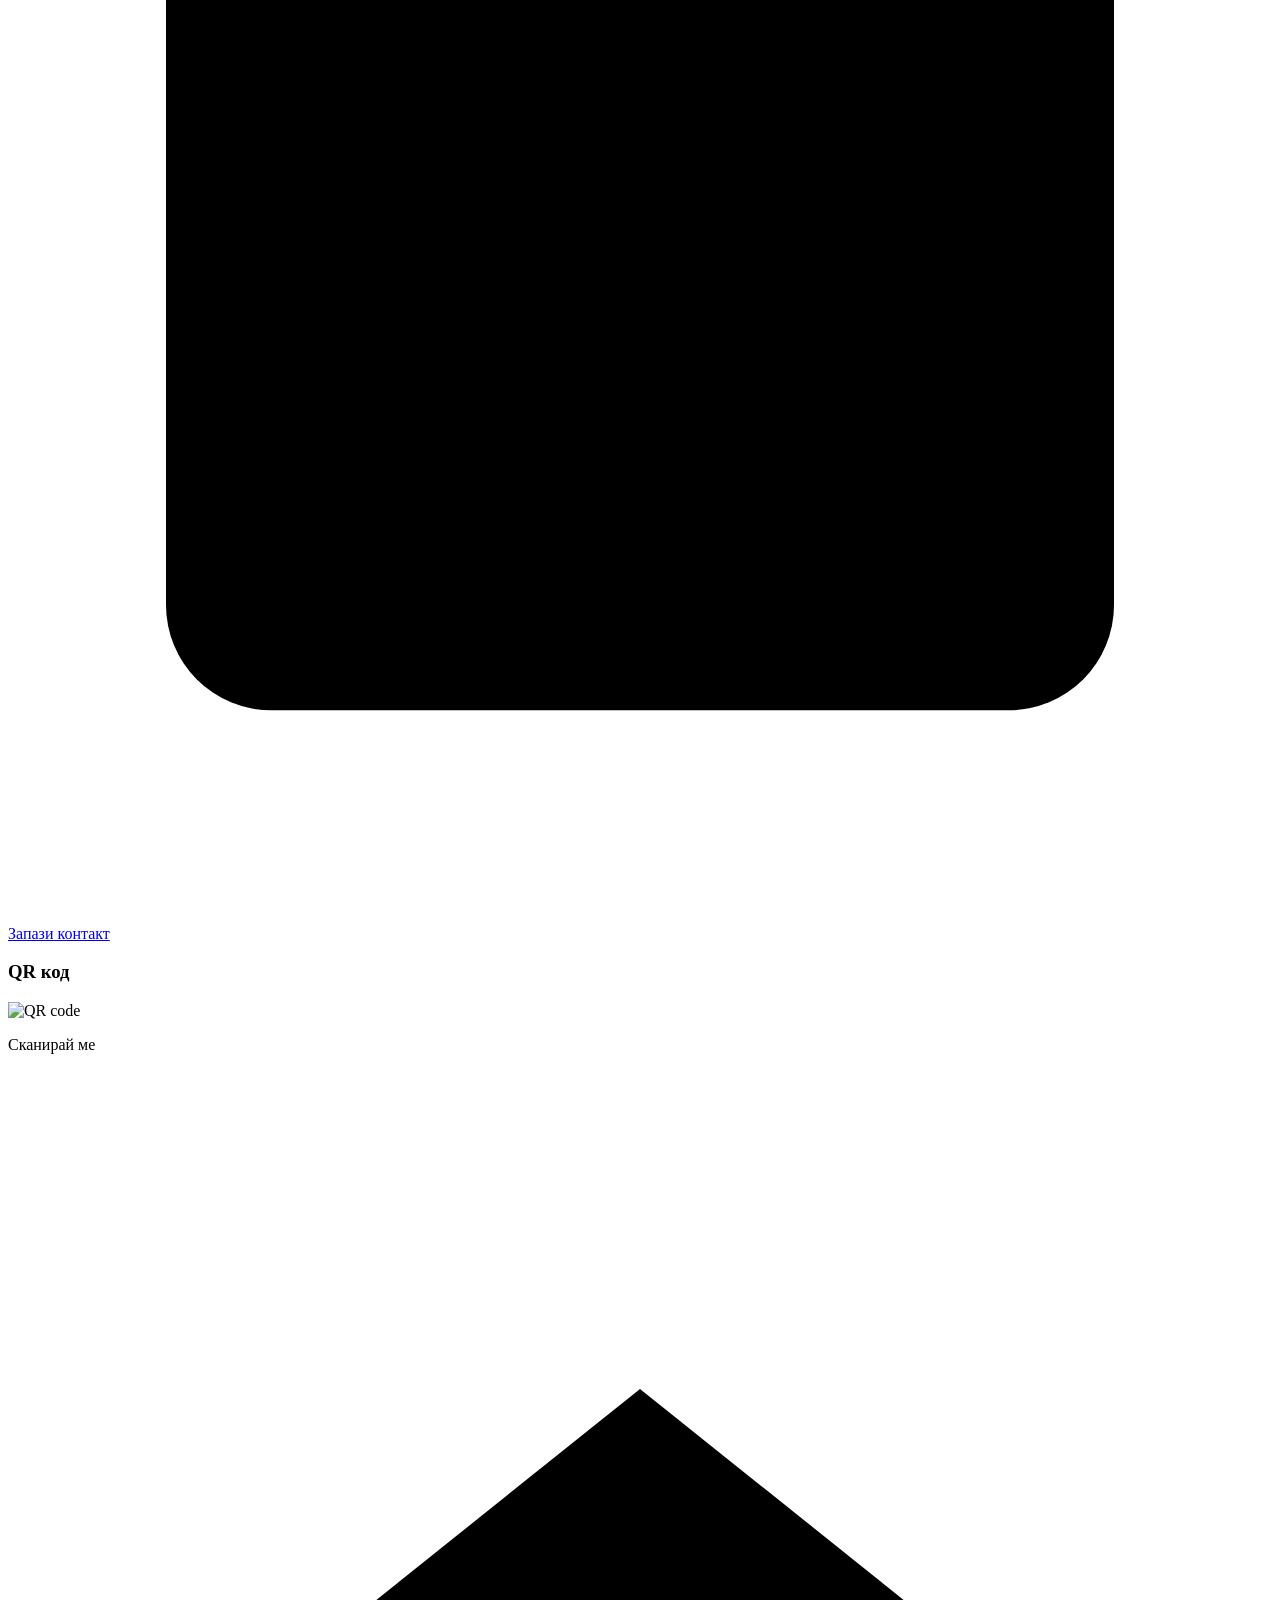
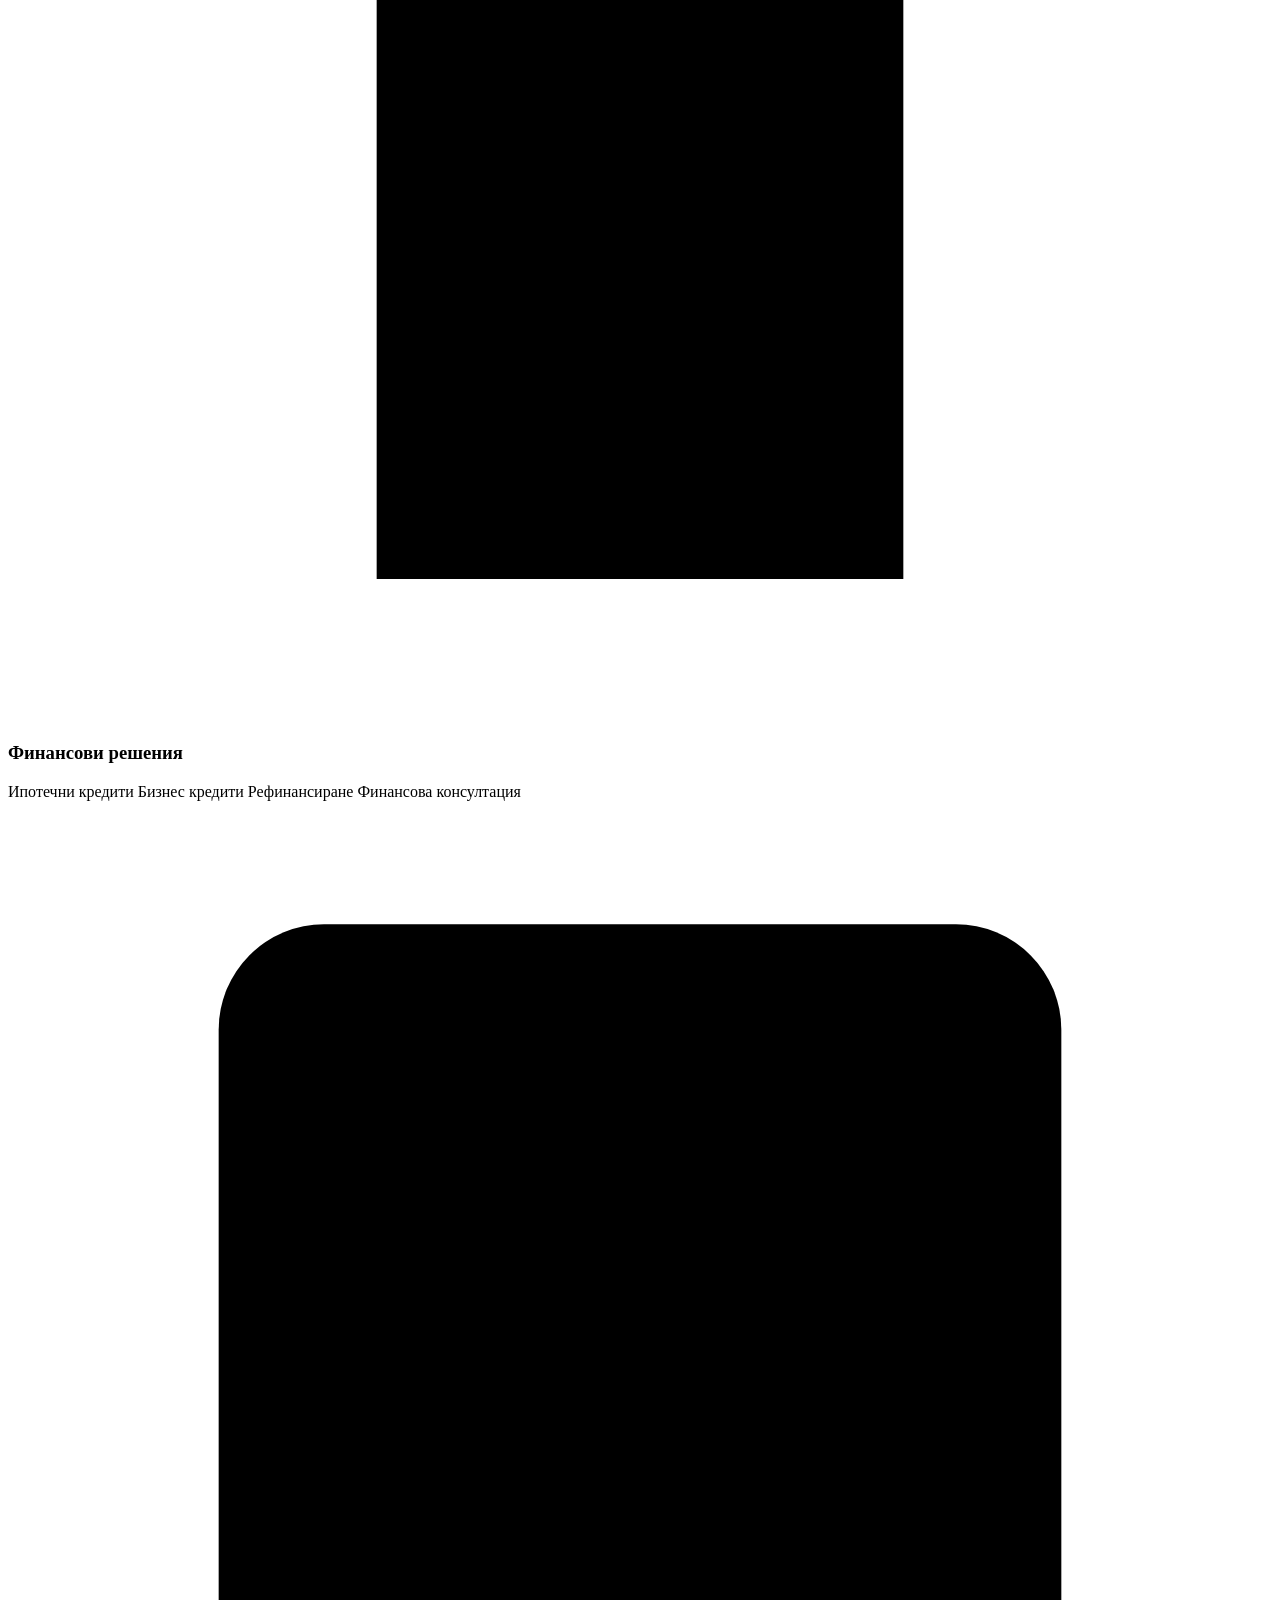
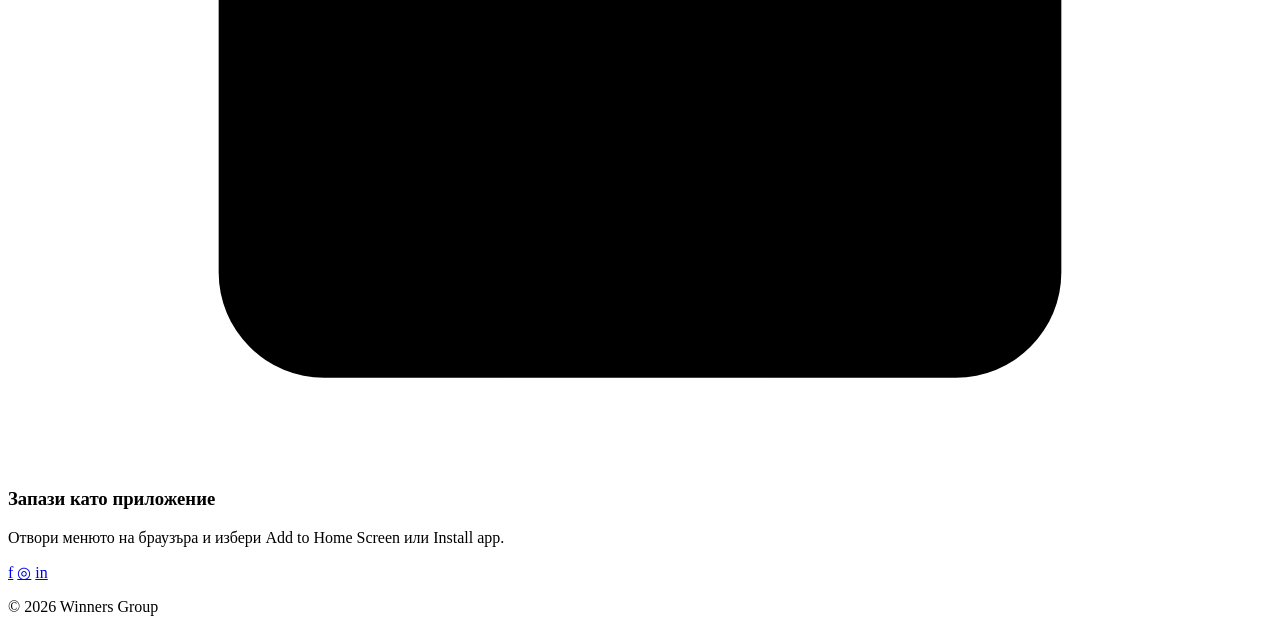
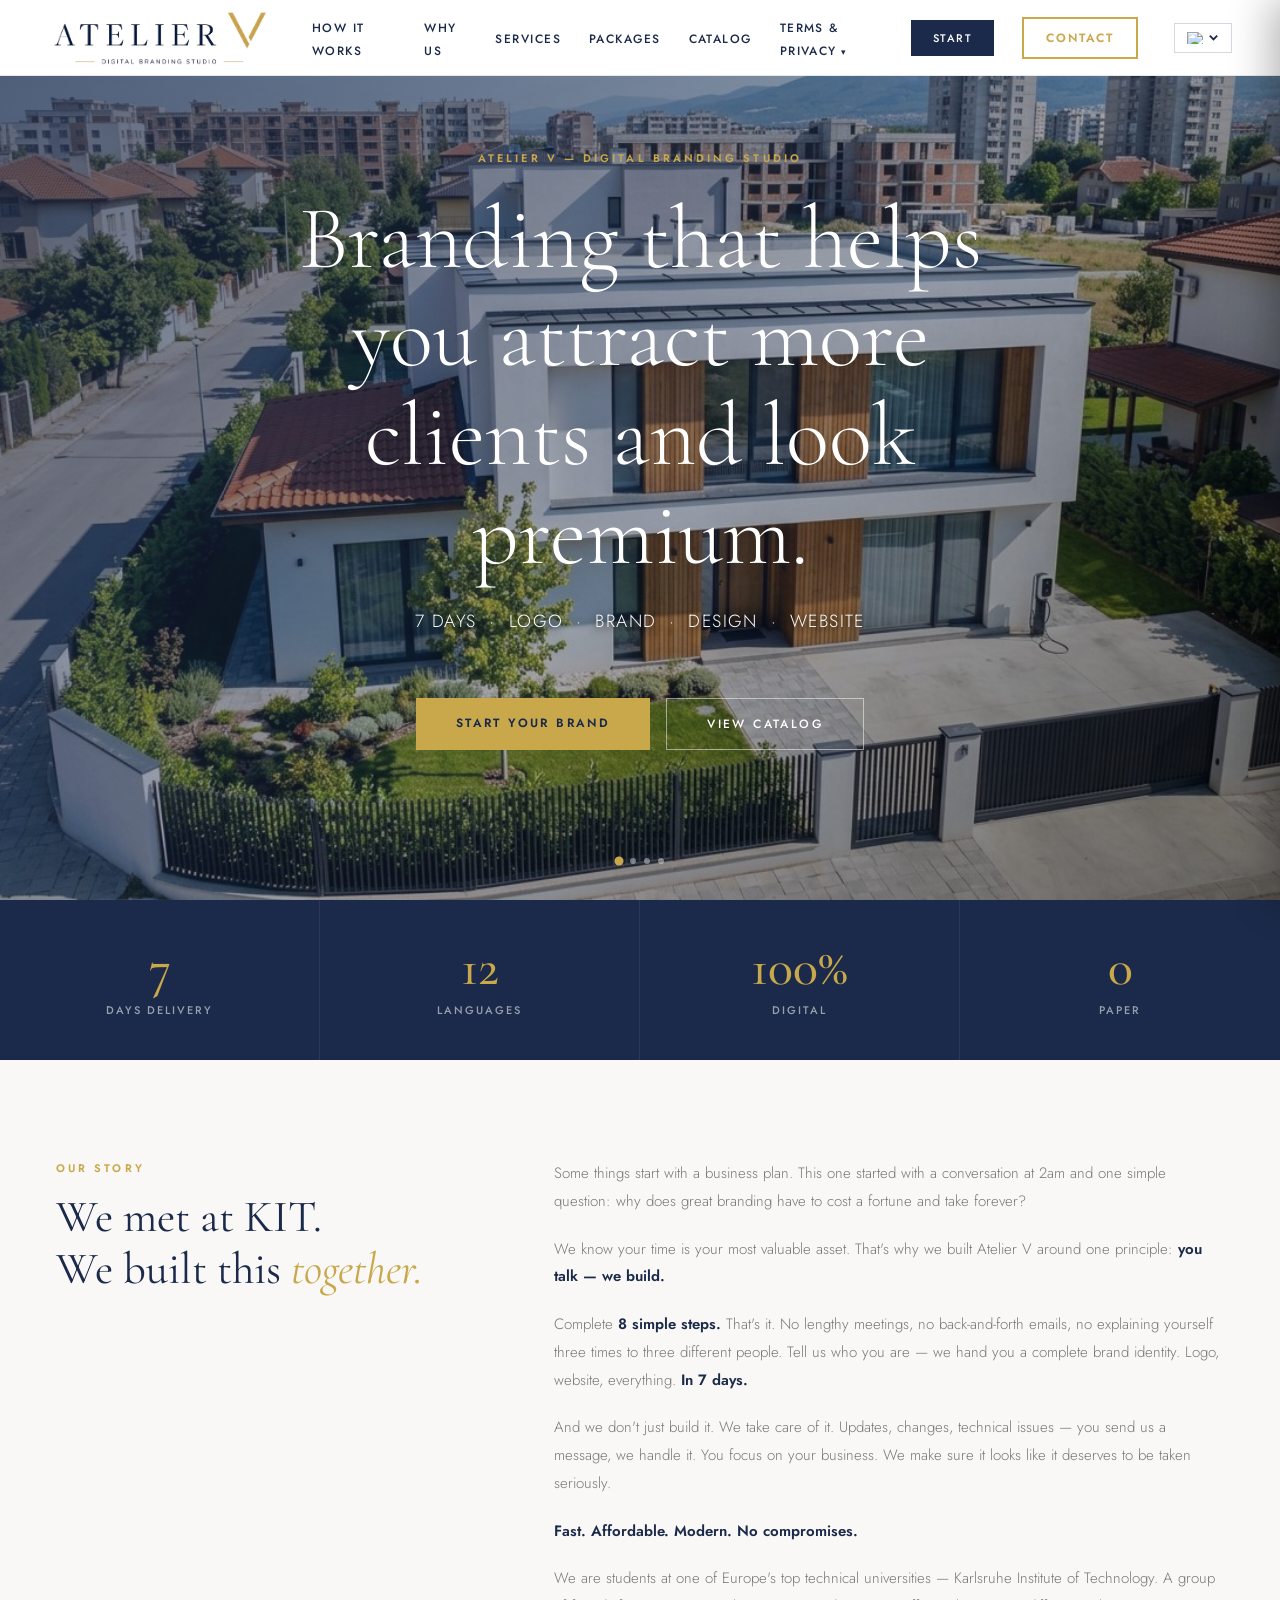
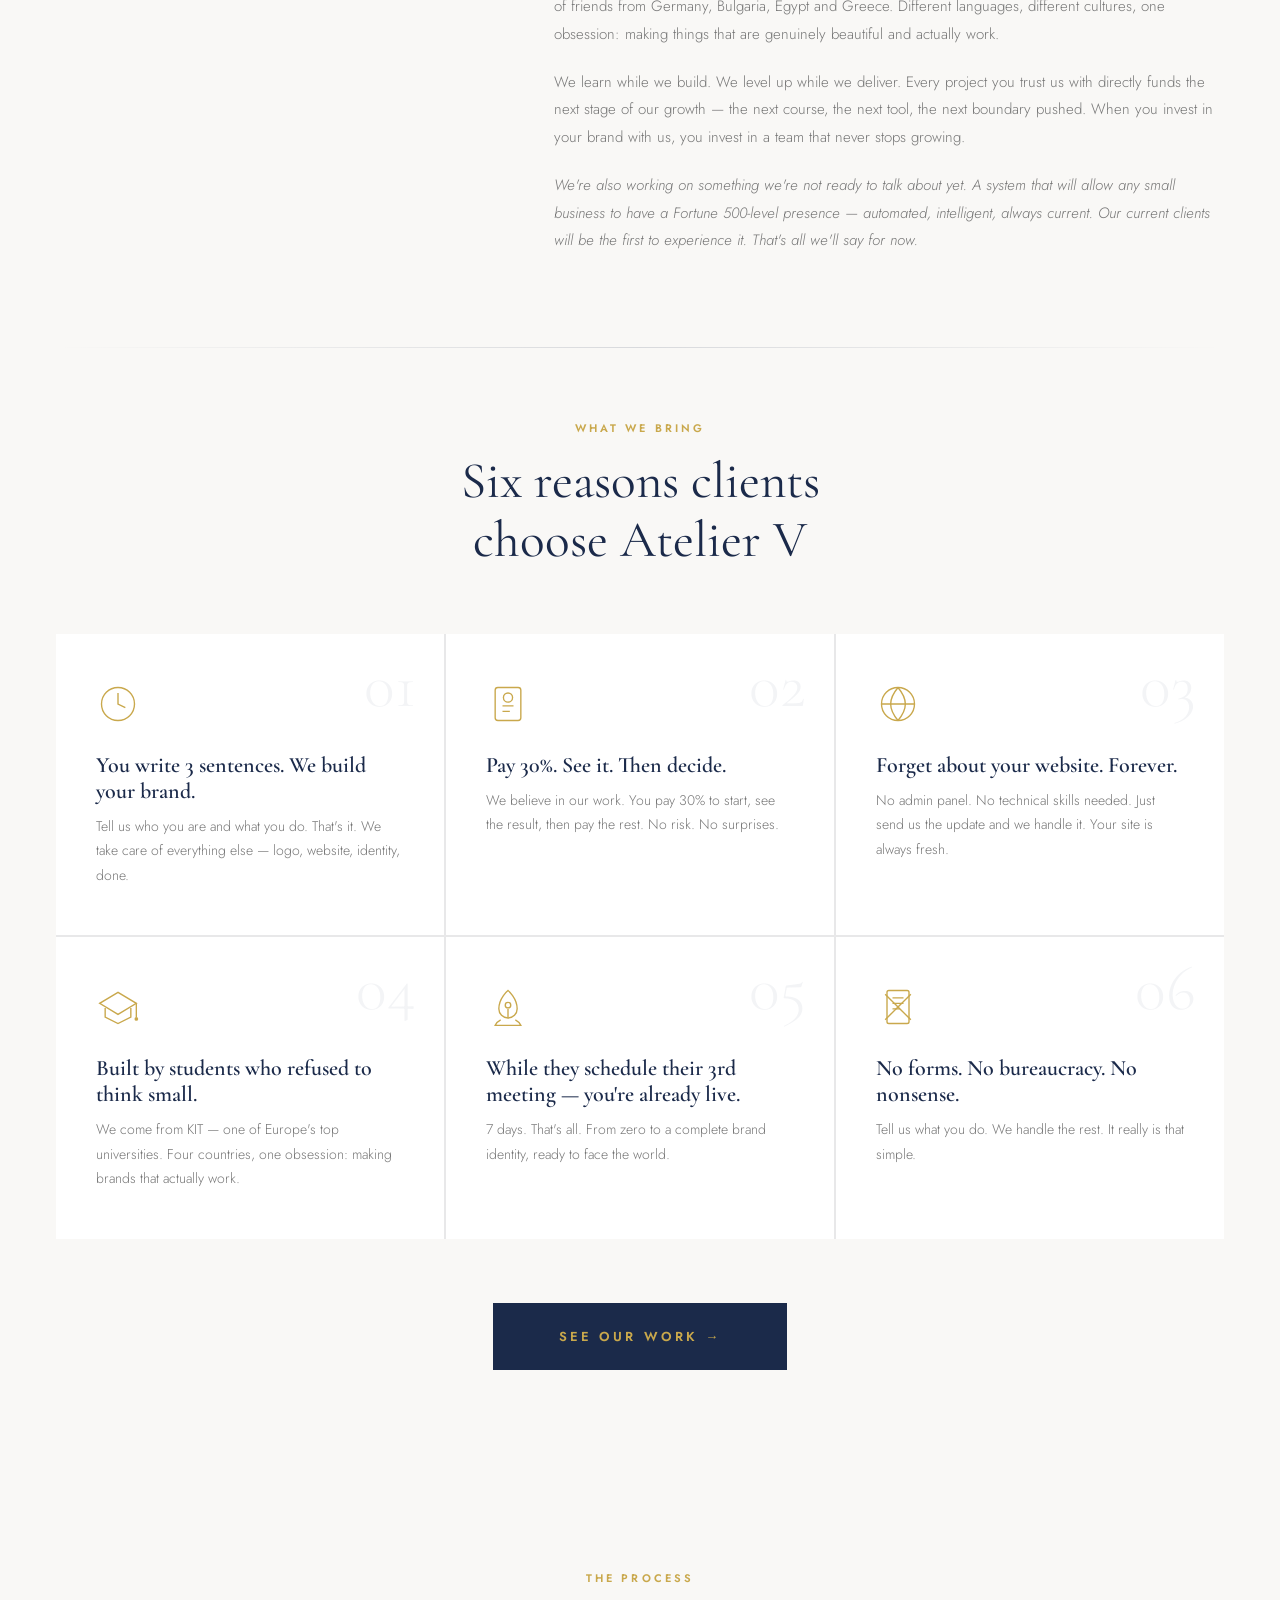
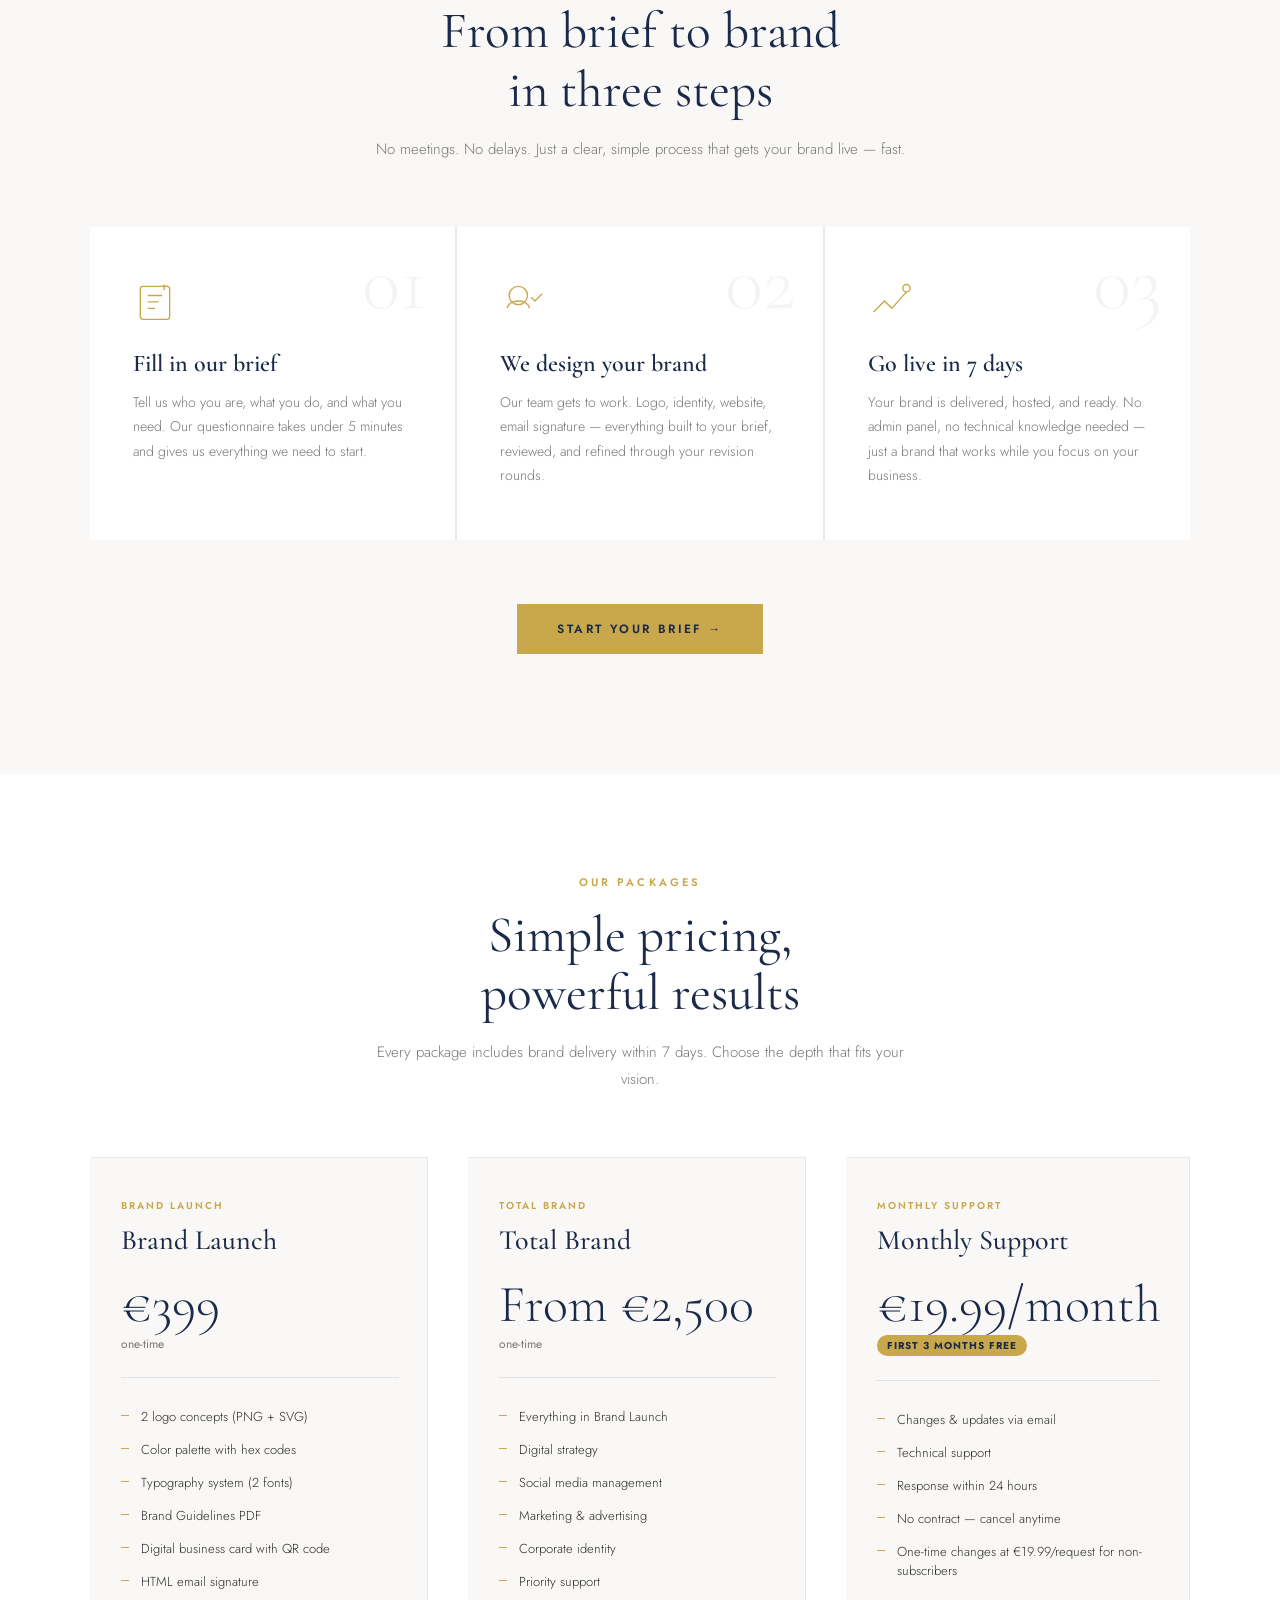
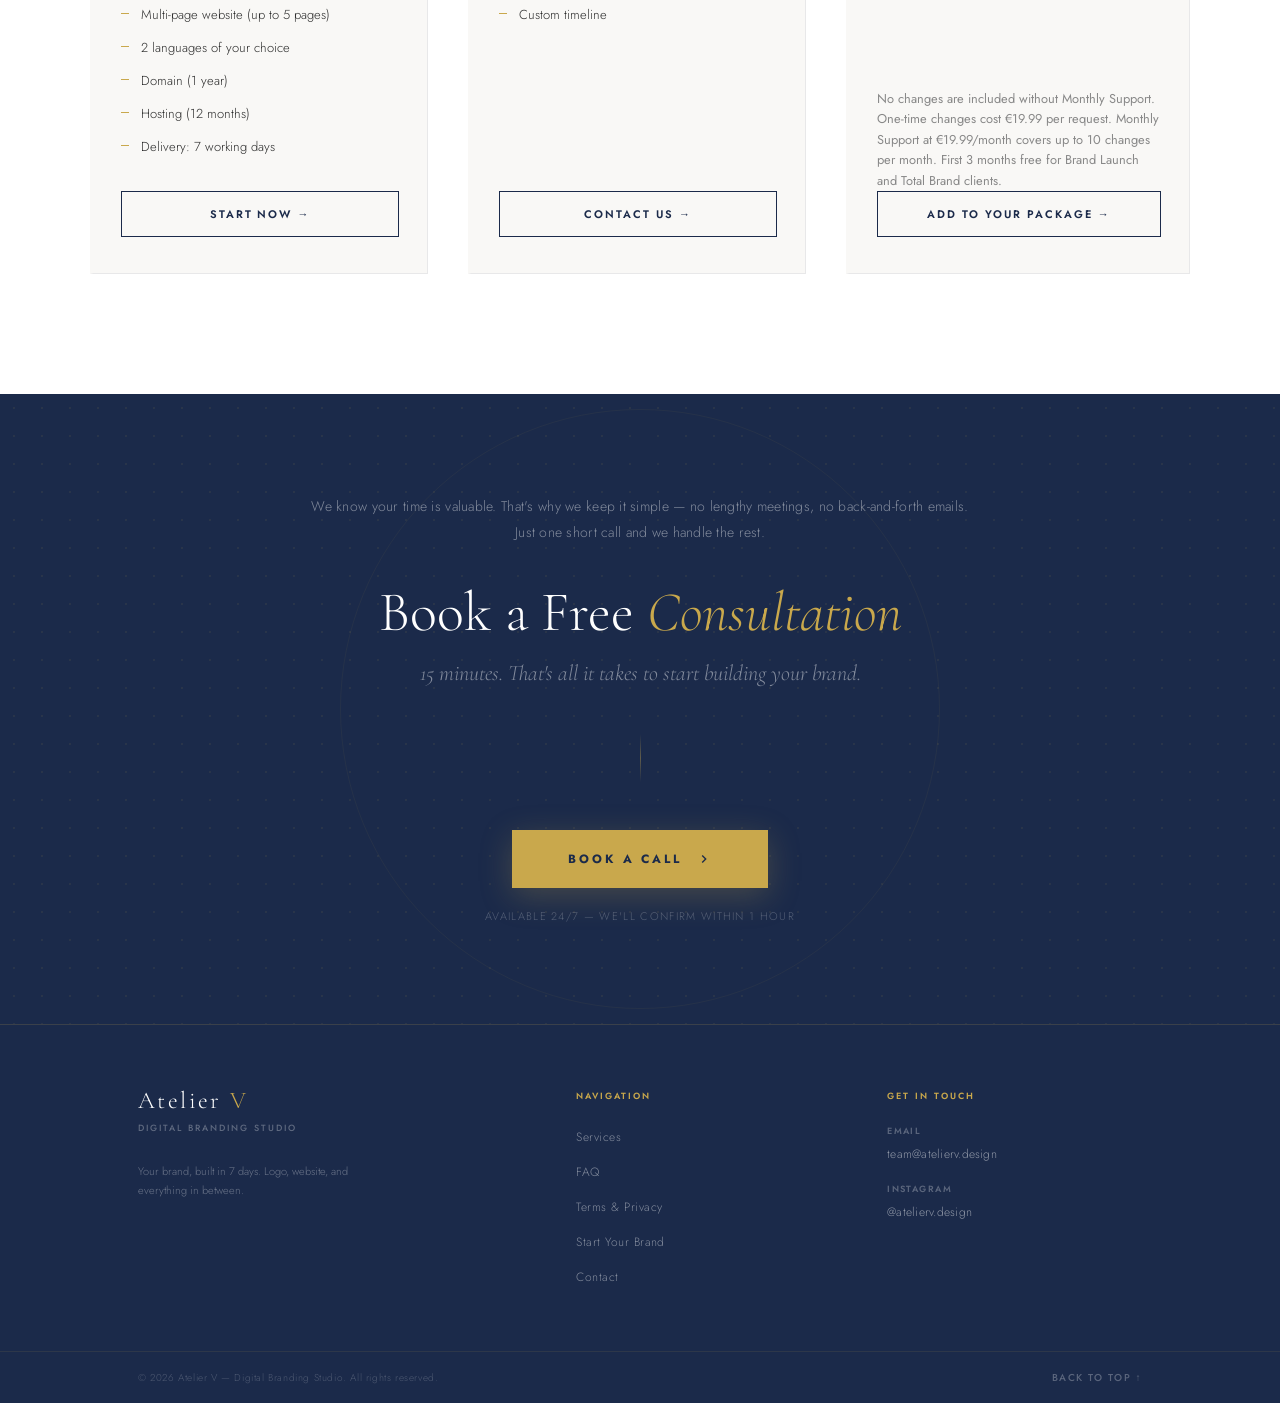
